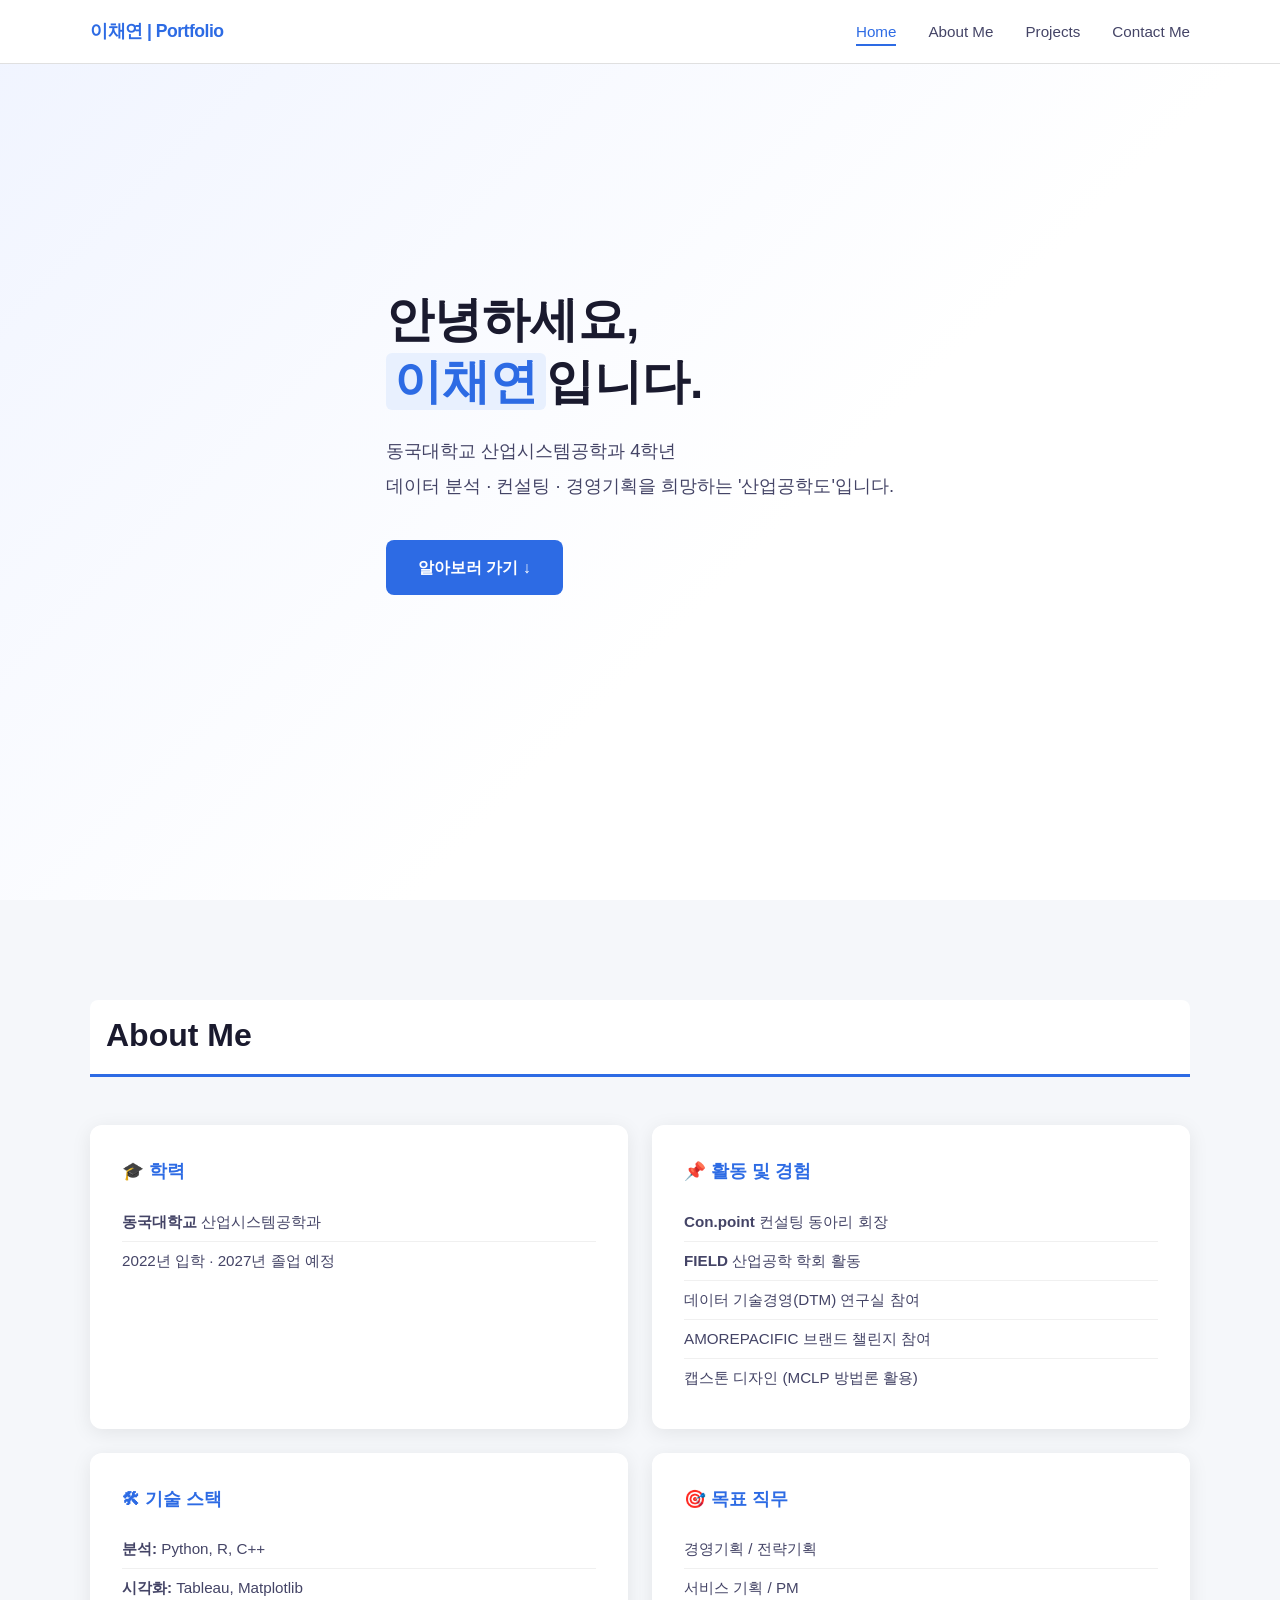
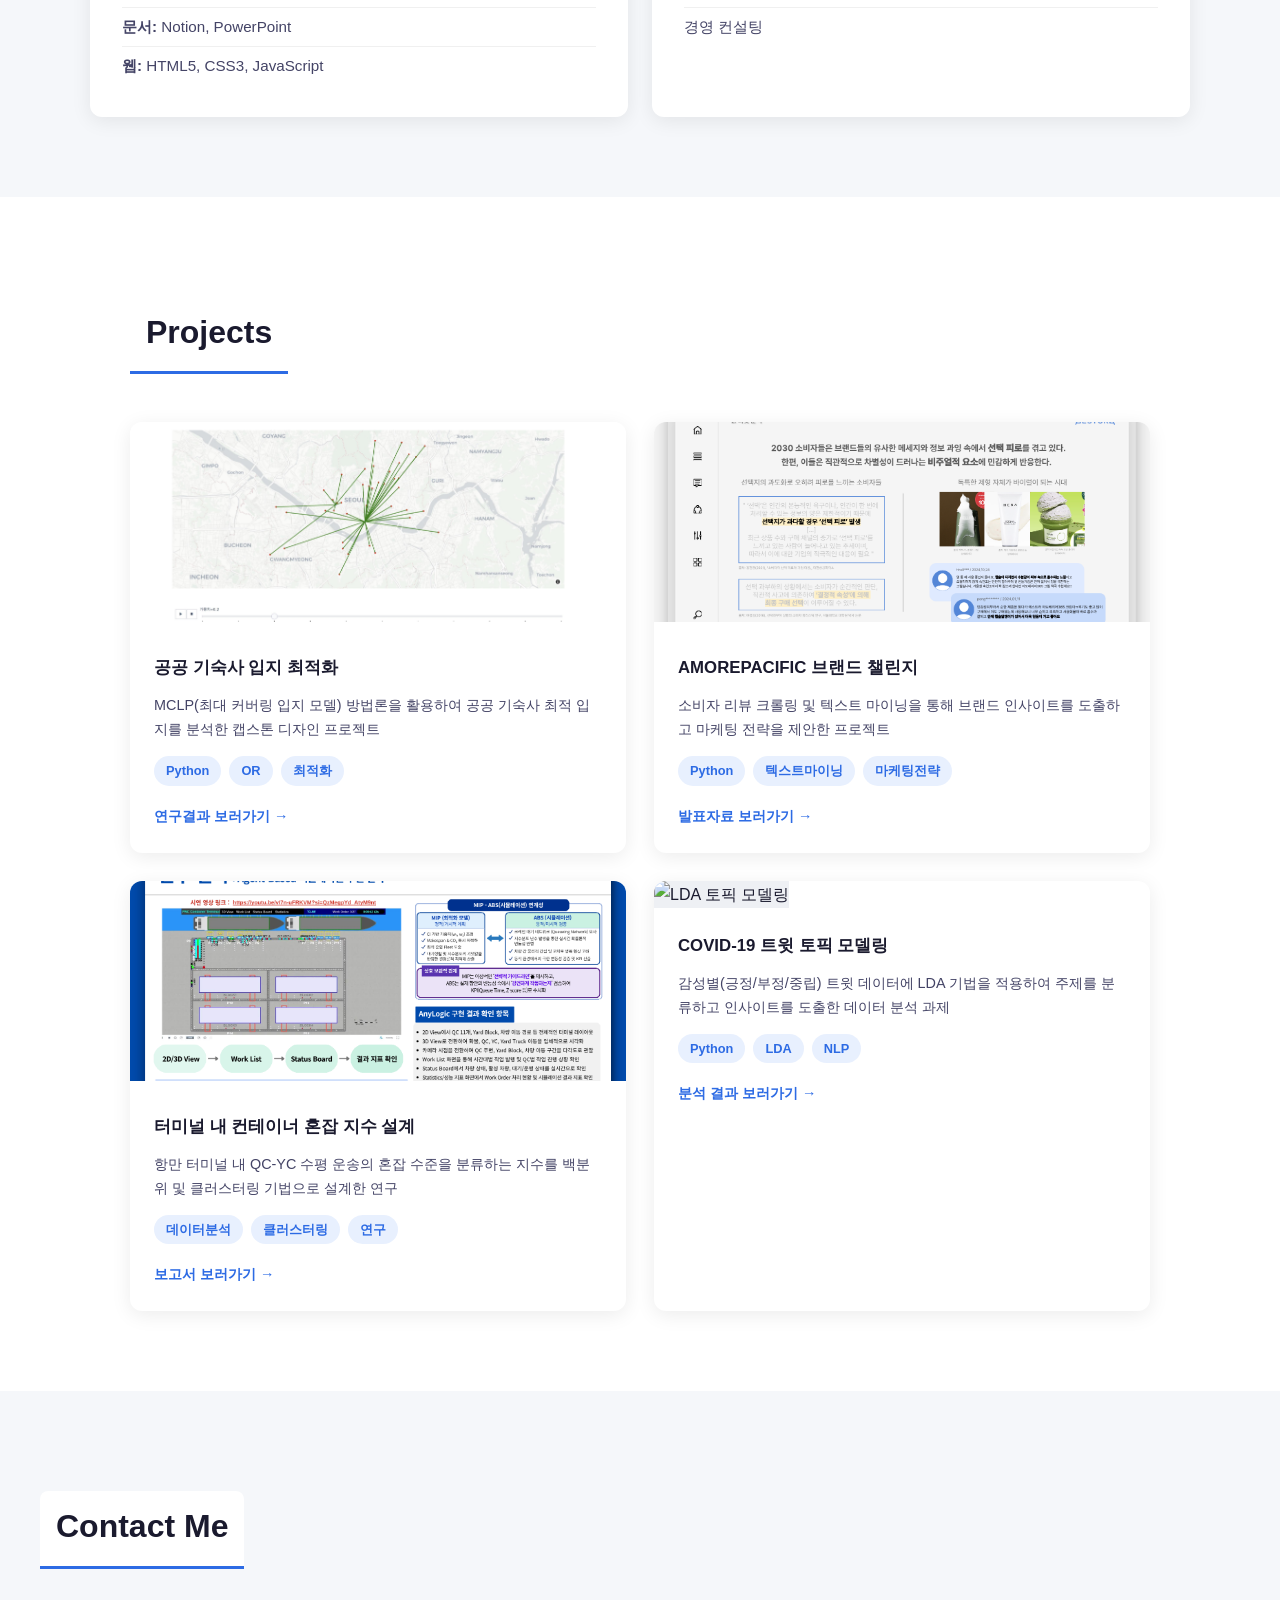
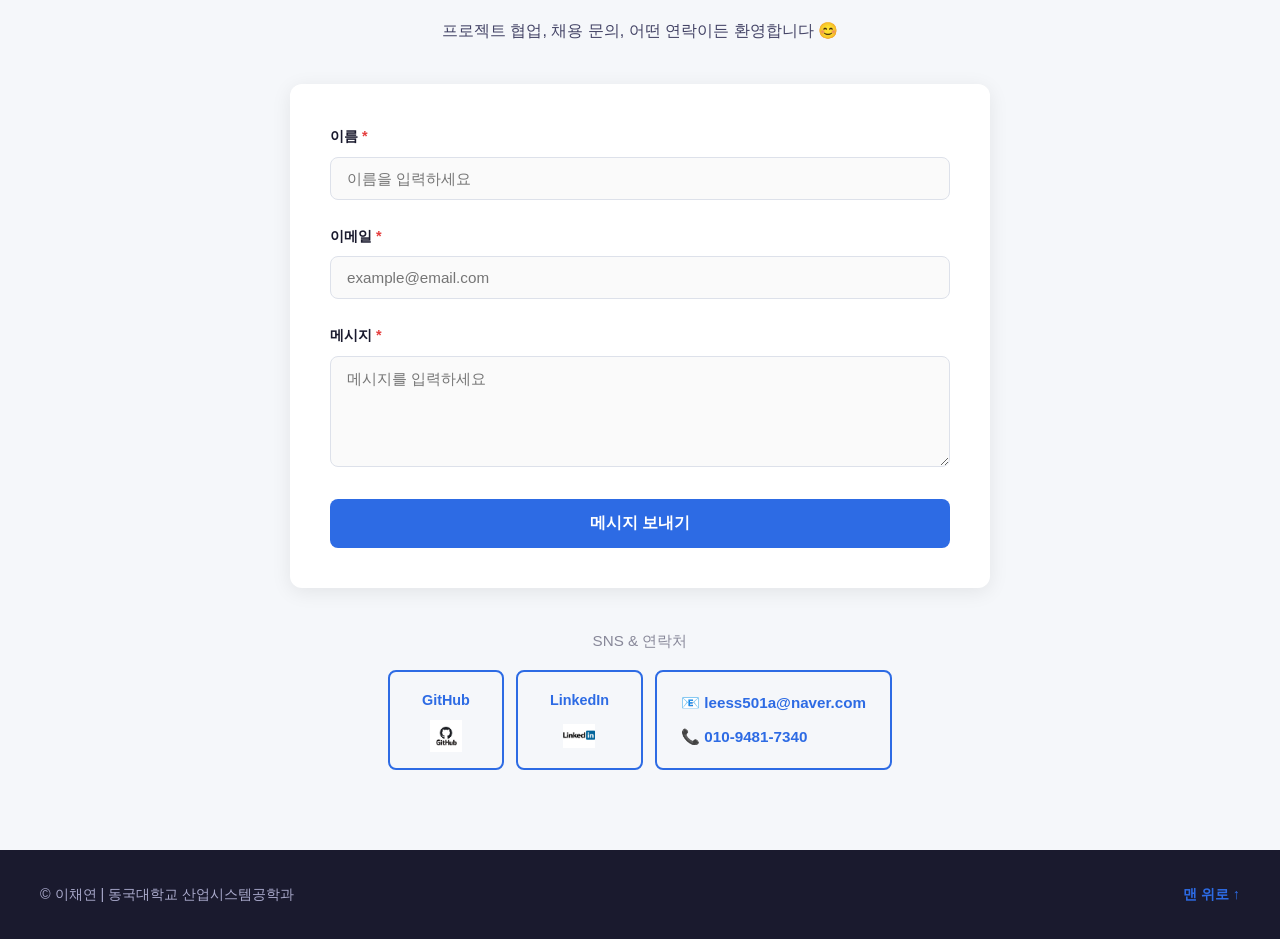
==== index.html @ 74cea061 "Rename Portfolio.html to index.html" ====
<!DOCTYPE html>
<!-- [수정] lang="ko" 속성 추가: HTML 문서의 주 언어 명시 (문서 구조 정확성) -->
<html lang="ko">
<head>
  <meta charset="UTF-8">
  <meta name="viewport" content="width=device-width, initial-scale=1.0">
  <title>이채연 포트폴리오</title>
  <link rel="stylesheet" href="style.css">
</head>
<body>

  <!-- [수정] 기존 <div id="top"> 삭제: header와 id가 중복되어 HTML 유효성 오류 발생 -->

  <!-- Header & Nav -->
  <header id="top">
    <div class="header-inner">
      <div class="logo">이채연 | Portfolio</div>
      <nav>
        <ul>
          <li><a href="#home" class="nav-link">Home</a></li>
          <li><a href="#about" class="nav-link">About Me</a></li>
          <li><a href="#projects" class="nav-link">Projects</a></li>
          <li><a href="#contact" class="nav-link">Contact Me</a></li>
        </ul>
      </nav>
    </div>
  </header>

  <!-- [추가] 스크롤 진행 바: 현재 페이지 스크롤 위치를 시각적으로 표시 (JS에서 너비 제어) -->
  <div id="progressBar"></div>

  <!-- Home Section -->
  <section id="home">
    <div class="home-content">
      <h1>안녕하세요,<br><span class="highlight">이채연</span>입니다.</h1>
      <p>동국대학교 산업시스템공학과 4학년<br>
        데이터 분석 · 컨설팅 · 경영기획을 희망하는 '산업공학도'입니다.</p>
      <a href="#about" class="btn">알아보러 가기 ↓</a>
    </div>
  </section>

  <!-- About Me Section -->
  <section id="about">
    <h2 class="section-title">About Me</h2>
    <div class="about-grid">

      <div class="about-card">
        <h3>🎓 학력</h3>
        <ul>
          <li><strong>동국대학교</strong> 산업시스템공학과</li>
          <li>2022년 입학 · 2027년 졸업 예정</li>
        </ul>
      </div>

      <div class="about-card">
        <h3>📌 활동 및 경험</h3>
        <ul>
          <li><strong>Con.point</strong> 컨설팅 동아리 회장</li>
          <li><strong>FIELD</strong> 산업공학 학회 활동</li>
          <li>데이터 기술경영(DTM) 연구실 참여</li>
          <li>AMOREPACIFIC 브랜드 챌린지 참여</li>
          <li>캡스톤 디자인 (MCLP 방법론 활용)</li>
        </ul>
      </div>

      <div class="about-card">
        <h3>🛠 기술 스택</h3>
        <ul>
          <li><strong>분석:</strong> Python, R, C++</li>
          <li><strong>시각화:</strong> Tableau, Matplotlib</li>
          <li><strong>문서:</strong> Notion, PowerPoint</li>
          <li><strong>웹:</strong> HTML5, CSS3, JavaScript</li>
        </ul>
      </div>

      <div class="about-card">
        <h3>🎯 목표 직무</h3>
        <ul>
          <li>경영기획 / 전략기획</li>
          <li>서비스 기획 / PM</li>
          <li>경영 컨설팅</li>
        </ul>
      </div>

    </div>
  </section>

  <!-- Projects Section -->
  <section id="projects">
    <h2 class="section-title">Projects</h2>
    <div class="projects-grid">

      <div class="project-card">
        <img src="images/최적입지.png" alt="캡스톤 디자인 프로젝트">
        <div class="project-info">
          <h3>공공 기숙사 입지 최적화</h3>
          <p>MCLP(최대 커버링 입지 모델) 방법론을 활용하여
            공공 기숙사 최적 입지를 분석한 캡스톤 디자인 프로젝트</p>
          <div class="project-tags">
            <span class="tag">Python</span>
            <span class="tag">OR</span>
            <span class="tag">최적화</span>
          </div>
          <a href="https://github.com/Chaeyeon1106/LEE" target="_blank" class="project-link">
            연구결과 보러가기 →
          </a>
        </div>
      </div>

      <div class="project-card">
        <img src="images/아모레.png" alt="AMOREPACIFIC 프로젝트">
        <div class="project-info">
          <h3>AMOREPACIFIC 브랜드 챌린지</h3>
          <p>소비자 리뷰 크롤링 및 텍스트 마이닝을 통해
            브랜드 인사이트를 도출하고 마케팅 전략을 제안한 프로젝트</p>
          <div class="project-tags">
            <span class="tag">Python</span>
            <span class="tag">텍스트마이닝</span>
            <span class="tag">마케팅전략</span>
          </div>
          <a href="https://github.com/Chaeyeon1106/LEE" target="_blank" class="project-link">
            발표자료 보러가기 →
          </a>
        </div>
      </div>

      <div class="project-card">
        <img src="images/종설.png" alt="컨테이너 혼잡 지수">
        <div class="project-info">
          <h3>터미널 내 컨테이너 혼잡 지수 설계</h3>
          <p>항만 터미널 내 QC-YC 수평 운송의 혼잡 수준을
            분류하는 지수를 백분위 및 클러스터링 기법으로 설계한 연구</p>
          <div class="project-tags">
            <span class="tag">데이터분석</span>
            <span class="tag">클러스터링</span>
            <span class="tag">연구</span>
          </div>
          <a href="https://github.com/Chaeyeon1106/LEE" target="_blank" class="project-link">
            보고서 보러가기 →
          </a>
        </div>
      </div>

      <div class="project-card">
        <img src="images/LDA.png" alt="LDA 토픽 모델링">
        <div class="project-info">
          <h3>COVID-19 트윗 토픽 모델링</h3>
          <p>감성별(긍정/부정/중립) 트윗 데이터에 LDA 기법을 적용하여
            주제를 분류하고 인사이트를 도출한 데이터 분석 과제</p>
          <div class="project-tags">
            <span class="tag">Python</span>
            <span class="tag">LDA</span>
            <span class="tag">NLP</span>
          </div>
          <a href="https://github.com/Chaeyeon1106/LEE" target="_blank" class="project-link">
            분석 결과 보러가기 →
          </a>
        </div>
      </div>

    </div>
  </section>

  <!-- Contact Me Section -->
  <section id="contact">
    <h2 class="section-title">Contact Me</h2>
    <p class="contact-desc">프로젝트 협업, 채용 문의, 어떤 연락이든 환영합니다 😊</p>

    <!-- [수정] novalidate 추가: 브라우저 기본 검증 대신 JavaScript 정규표현식 유효성 검사가 동작하도록 함 -->
    <form id="contactForm" class="contact-form" novalidate>
      <div class="form-group">
        <label for="name">이름 <span class="required">*</span></label>
        <input type="text" id="name" name="name" placeholder="이름을 입력하세요">
      </div>
      <div class="form-group">
        <label for="email">이메일 <span class="required">*</span></label>
        <input type="email" id="email" name="email" placeholder="example@email.com">
      </div>
      <div class="form-group">
        <label for="message">메시지 <span class="required">*</span></label>
        <textarea id="message" name="message" rows="5"
          placeholder="메시지를 입력하세요"></textarea>
      </div>
      <button type="submit" class="btn-submit">메시지 보내기</button>
    </form>

    <div class="sns-area">
      <p>SNS & 연락처</p>
      <div class="sns-links">

        <!-- [수정] GitHub 실제 계정 주소로 연결 -->
        <a href="https://github.com/Chaeyeon1106" target="_blank" class="sns-btn">
          <img src="images/깃허브.jpg" alt="GitHub 아이콘" class="sns-icon">
          GitHub
        </a>

        <!-- [수정 필요] ⚠ 아래 LinkedIn 주소는 본인 실제 아이디로 교체하세요 -->
        <a href="https://linkedin.com/in/본인아이디" target="_blank" class="sns-btn">
          <img src="images/링크드인.jpg" alt="LinkedIn 아이콘" class="sns-icon">
          LinkedIn
        </a>

        <div class="contact-info">
          <p>📧 leess501a@naver.com</p>
          <p>📞 010-9481-7340</p>
        </div>
      </div>
    </div>
  </section>

  <!-- Footer -->
  <footer>
    <p>© 이채연 | 동국대학교 산업시스템공학과</p>
    <a href="#top" class="top-btn">맨 위로 ↑</a>
  </footer>

  <script src="script.js"></script>
</body>
</html>
---- style.css ----
/* ===== 기본 리셋 & 전체 설정 ===== */
* {
  margin: 0;
  padding: 0;
  box-sizing: border-box;
}

:root {
  --primary: #2d6be4;
  --primary-dark: #1a4db5;
  --bg-white: #ffffff;
  --bg-light: #f5f7fa;
  --bg-gray: #eef0f4;
  --text-dark: #1a1a2e;
  --text-mid: #444466;
  --text-light: #888899;
  --radius: 12px;
  --shadow: 0 4px 20px rgba(0,0,0,0.08);
}

/* [수정] html { scroll-behavior: smooth } 삭제:
   JavaScript에서 header 높이를 보정한 smooth scroll을 직접 구현하므로
   CSS와 기능이 중복되지 않도록 제거 */

body {
  font-family: 'Segoe UI', 'Apple SD Gothic Neo', sans-serif;
  background-color: var(--bg-white);
  color: var(--text-dark);
  line-height: 1.7;
}

a {
  text-decoration: none;
  color: inherit;
}

ul {
  list-style: none;
}

/* ===== [추가] 페이드인 효과 (스크롤 시 섹션 콘텐츠가 서서히 나타남) ===== */
/* JS의 IntersectionObserver가 화면에 들어온 요소에 .visible 클래스를 부여 */
.fade-in {
  opacity: 0;
}

.fade-in.visible {
  animation: fadeUp 0.7s ease forwards;
}

@keyframes fadeUp {
  from {
    opacity: 0;
    transform: translateY(24px);
  }
  to {
    opacity: 1;
    transform: none;
  }
}

/* 사용자가 OS에서 '동작 줄이기'를 설정한 경우 애니메이션 없이 바로 표시 */
@media (prefers-reduced-motion: reduce) {
  .fade-in {
    opacity: 1;
  }
  .fade-in.visible {
    animation: none;
  }
}

/* ===== Header & Nav ===== */
header {
  position: fixed;
  top: 0;
  width: 100%;
  background-color: rgba(255,255,255,0.95);
  backdrop-filter: blur(8px);
  border-bottom: 1px solid #e0e0e0;
  z-index: 1000;
  padding: 0 40px;
  height: 64px;
}

/* [추가] 스크롤 진행 바: header 바로 아래에 고정, 너비는 JS에서 스크롤 비율에 따라 변경 */
#progressBar {
  position: fixed;
  top: 64px;
  left: 0;
  height: 3px;
  width: 0;
  background-color: var(--primary);
  z-index: 1001;
}

.header-inner {
  max-width: 1100px;
  margin: 0 auto;
  height: 100%;
  display: flex;
  align-items: center;
  justify-content: space-between;
}

.logo {
  font-size: 1.1rem;
  font-weight: 700;
  color: var(--primary);
  letter-spacing: -0.5px;
}

nav ul {
  display: flex;
  gap: 32px;
}

nav ul li a {
  font-size: 0.95rem;
  font-weight: 500;
  color: var(--text-mid);
  transition: color 0.2s, border-bottom-color 0.2s;
  padding-bottom: 4px;
  border-bottom: 2px solid transparent;
}

/* [수정] border-bottom 전체 재선언 대신 색상만 변경하여 hover 시 레이아웃 흔들림 방지 */
nav ul li a:hover {
  color: var(--primary);
  border-bottom-color: var(--primary);
}

/* [추가] 현재 보고 있는 섹션의 메뉴 강조 (기존 JS 인라인 스타일 방식을 클래스 방식으로 분리) */
nav ul li a.active {
  color: var(--primary);
  border-bottom-color: var(--primary);
}

/* ===== Section 공통 ===== */
section {
  padding: 100px 40px 80px;
  max-width: 1100px;
  margin: 0 auto;
}

.section-title {
  font-size: 2rem;
  font-weight: 700;
  color: var(--text-dark);
  margin-bottom: 48px;
  padding: 8px 16px 12px;
  border-bottom: 3px solid var(--primary);
  display: inline-block;
  /* [추가] 섹션 제목 고정: 스크롤해도 해당 섹션 안에서는 제목이 상단에 붙어 있음 */
  position: sticky;
  top: 76px;            /* header(64px) + 진행바(3px) 아래에 고정 */
  z-index: 5;
  background-color: rgba(255,255,255,0.92);
  backdrop-filter: blur(6px);
  border-radius: 8px 8px 0 0;
}

/* ===== Home Section ===== */
#home {
  min-height: 100vh;
  display: flex;
  align-items: center;
  padding-top: 64px;
  max-width: 100%;
  background: linear-gradient(135deg, #f0f4ff 0%, #ffffff 60%);
}

.home-content {
  max-width: 1100px;
  margin: 0 auto;
  padding: 0 40px;
}

.home-content h1 {
  font-size: 3rem;
  font-weight: 800;
  line-height: 1.3;
  margin-bottom: 20px;
  color: var(--text-dark);
}

.highlight {
  color: var(--primary);
  background-color: #e8f0fe;
  padding: 2px 8px;
  border-radius: 6px;
}

.home-content p {
  font-size: 1.15rem;
  color: var(--text-mid);
  margin-bottom: 36px;
  line-height: 1.9;
}

.btn {
  display: inline-block;
  padding: 14px 32px;
  background-color: var(--primary);
  color: white;
  border-radius: 8px;
  font-weight: 600;
  font-size: 1rem;
  transition: background-color 0.2s, transform 0.2s;
}

.btn:hover {
  background-color: var(--primary-dark);
  transform: translateY(-2px);
}

/* ===== About Me Section ===== */
#about {
  background-color: var(--bg-light);
  max-width: 100%;
  padding: 100px 40px 80px;
}

#about > .section-title {
  display: block;
  max-width: 1100px;
  margin-left: auto;
  margin-right: auto;
}

#about > .about-grid {
  max-width: 1100px;
  margin-left: auto;
  margin-right: auto;
}

.about-grid {
  display: grid;
  grid-template-columns: repeat(2, 1fr);
  gap: 24px;
  max-width: 1100px;
  margin: 0 auto;
}

.about-card {
  background-color: var(--bg-white);
  border-radius: var(--radius);
  padding: 32px;
  box-shadow: var(--shadow);
  transition: transform 0.2s;
}

.about-card:hover {
  transform: translateY(-4px);
}

.about-card h3 {
  font-size: 1.1rem;
  font-weight: 700;
  margin-bottom: 16px;
  color: var(--primary);
}

.about-card ul li {
  padding: 6px 0;
  color: var(--text-mid);
  font-size: 0.95rem;
  border-bottom: 1px solid #f0f0f0;
}

.about-card ul li:last-child {
  border-bottom: none;
}

/* ===== Projects Section ===== */
.projects-grid {
  display: grid;
  grid-template-columns: repeat(2, 1fr);
  gap: 28px;
}

.project-card {
  background-color: var(--bg-white);
  border-radius: var(--radius);
  box-shadow: var(--shadow);
  overflow: hidden;
  transition: transform 0.2s, box-shadow 0.2s;
}

.project-card:hover {
  transform: translateY(-6px);
  box-shadow: 0 12px 32px rgba(0,0,0,0.12);
}

.project-card img {
  width: 100%;
  height: 200px;
  object-fit: cover;
  background-color: var(--bg-gray);
  /* [추가] hover 시 이미지 확대를 위한 transition */
  transition: transform 0.3s ease;
}

/* [추가] 카드에 마우스를 올리면 이미지가 살짝 확대 (overflow: hidden으로 카드 밖은 잘림) */
.project-card:hover img {
  transform: scale(1.05);
}

.project-info {
  padding: 24px;
}

.project-info h3 {
  font-size: 1.05rem;
  font-weight: 700;
  margin-bottom: 10px;
  color: var(--text-dark);
}

.project-info p {
  font-size: 0.9rem;
  color: var(--text-mid);
  margin-bottom: 14px;
  line-height: 1.7;
}

.project-tags {
  display: flex;
  flex-wrap: wrap;
  gap: 8px;
  margin-bottom: 16px;
}

.tag {
  background-color: #e8f0fe;
  color: var(--primary);
  font-size: 0.8rem;
  font-weight: 600;
  padding: 4px 12px;
  border-radius: 20px;
}

.project-link {
  font-size: 0.9rem;
  font-weight: 600;
  color: var(--primary);
  transition: color 0.2s;
}

.project-link:hover {
  color: var(--primary-dark);
  text-decoration: underline;
}

/* ===== Contact Me Section ===== */
#contact {
  background-color: var(--bg-light);
  max-width: 100%;
  padding: 100px 40px 80px;
}

#contact > * {
  max-width: 700px;
  margin-left: auto;
  margin-right: auto;
}

.contact-desc {
  text-align: center;
  color: var(--text-mid);
  margin-bottom: 40px;
  font-size: 1rem;
}

.contact-form {
  background-color: var(--bg-white);
  border-radius: var(--radius);
  padding: 40px;
  box-shadow: var(--shadow);
  margin-bottom: 40px;
}

.form-group {
  margin-bottom: 24px;
}

.form-group label {
  display: block;
  font-size: 0.9rem;
  font-weight: 600;
  color: var(--text-dark);
  margin-bottom: 8px;
}

.required {
  color: #e53e3e;
}

.form-group input,
.form-group textarea {
  width: 100%;
  padding: 12px 16px;
  border: 1.5px solid #dde1ea;
  border-radius: 8px;
  font-size: 0.95rem;
  color: var(--text-dark);
  background-color: #fafafa;
  transition: border-color 0.2s, box-shadow 0.2s;
  font-family: inherit;
  resize: vertical;
}

.form-group input:focus,
.form-group textarea:focus {
  outline: none;
  border-color: var(--primary);
  box-shadow: 0 0 0 3px rgba(45,107,228,0.1);
  background-color: #fff;
}

/* [추가] 유효성 검사 실패 시 입력창을 빨간 테두리로 시각적 강조 (JS에서 .error 클래스 부여) */
.form-group input.error,
.form-group textarea.error {
  border-color: #e53e3e;
  box-shadow: 0 0 0 3px rgba(229,62,62,0.12);
}

.btn-submit {
  width: 100%;
  padding: 14px;
  background-color: var(--primary);
  color: white;
  border: none;
  border-radius: 8px;
  font-size: 1rem;
  font-weight: 600;
  cursor: pointer;
  transition: background-color 0.2s, transform 0.2s;
  font-family: inherit;
}

.btn-submit:hover {
  background-color: var(--primary-dark);
  transform: translateY(-2px);
}

.sns-area {
  text-align: center;
  margin-top: 20px;
}

.sns-area p {
  font-size: 0.95rem;
  color: var(--text-light);
  margin-bottom: 16px;
}

.sns-links {
  display: flex;
  gap: 12px;
  justify-content: center;
  align-items: stretch;   /* 세 박스 높이 맞춤 */
}

.sns-btn {
  display: flex;
  flex-direction: column-reverse;
  align-items: center;
  border: 2px solid var(--primary);
  color: var(--primary);
  border-radius: 8px;
  font-weight: 600;
  font-size: 0.9rem;
  transition: all 0.2s;
  gap: 8px;
  padding: 16px 32px;
}

.sns-icon {
  width: 32px;
  height: 32px;
  object-fit: contain;
}

.sns-btn:hover {
  background-color: var(--primary);
  color: white;
}

.contact-info {
  display: flex;
  flex-direction: column;
  justify-content: center;
  align-items: flex-start;
  gap: 8px;
  padding: 16px 24px;
  border: 2px solid var(--primary);
  border-radius: 8px;
  text-align: left;
}

.contact-info p {
  font-size: 0.95rem;
  color: var(--primary);
  font-weight: 600;
  margin-bottom: 0;
}

/* ===== Footer ===== */
footer {
  background-color: var(--text-dark);
  color: #aaaacc;
  text-align: center;
  padding: 32px 40px;
  font-size: 0.9rem;
  display: flex;
  justify-content: space-between;
  align-items: center;
  width: 100%;
  max-width: 100%;
  box-sizing: border-box;
}

.top-btn {
  color: var(--primary);
  font-weight: 600;
  font-size: 0.9rem;
  transition: color 0.2s;
}

.top-btn:hover {
  color: #80aaff;
}

/* ===== [추가] 반응형 레이아웃 (모바일 대응, 중간보고서 보완 계획) ===== */
@media (max-width: 768px) {

  /* 헤더: 좌우 여백 축소, 메뉴 간격 줄임 */
  header {
    padding: 0 16px;
  }

  .logo {
    font-size: 0.95rem;
  }

  nav ul {
    gap: 16px;
  }

  nav ul li a {
    font-size: 0.85rem;
  }

  /* 섹션 공통: 좌우 여백 축소 */
  section,
  #about,
  #contact {
    padding: 80px 20px 60px;
  }

  /* Home: 제목 크기 축소 */
  .home-content {
    padding: 0 20px;
  }

  .home-content h1 {
    font-size: 2rem;
  }

  .home-content p {
    font-size: 1rem;
  }

  /* About / Projects: 2열 그리드 → 1열로 전환 */
  .about-grid,
  .projects-grid {
    grid-template-columns: 1fr;
  }

  /* Contact: SNS 버튼들을 세로로 배치 */
  .sns-links {
    flex-direction: column;
    align-items: stretch;
  }

  .contact-form {
    padding: 24px;
  }

  /* Footer: 세로 배치 */
  footer {
    flex-direction: column;
    gap: 8px;
  }
}
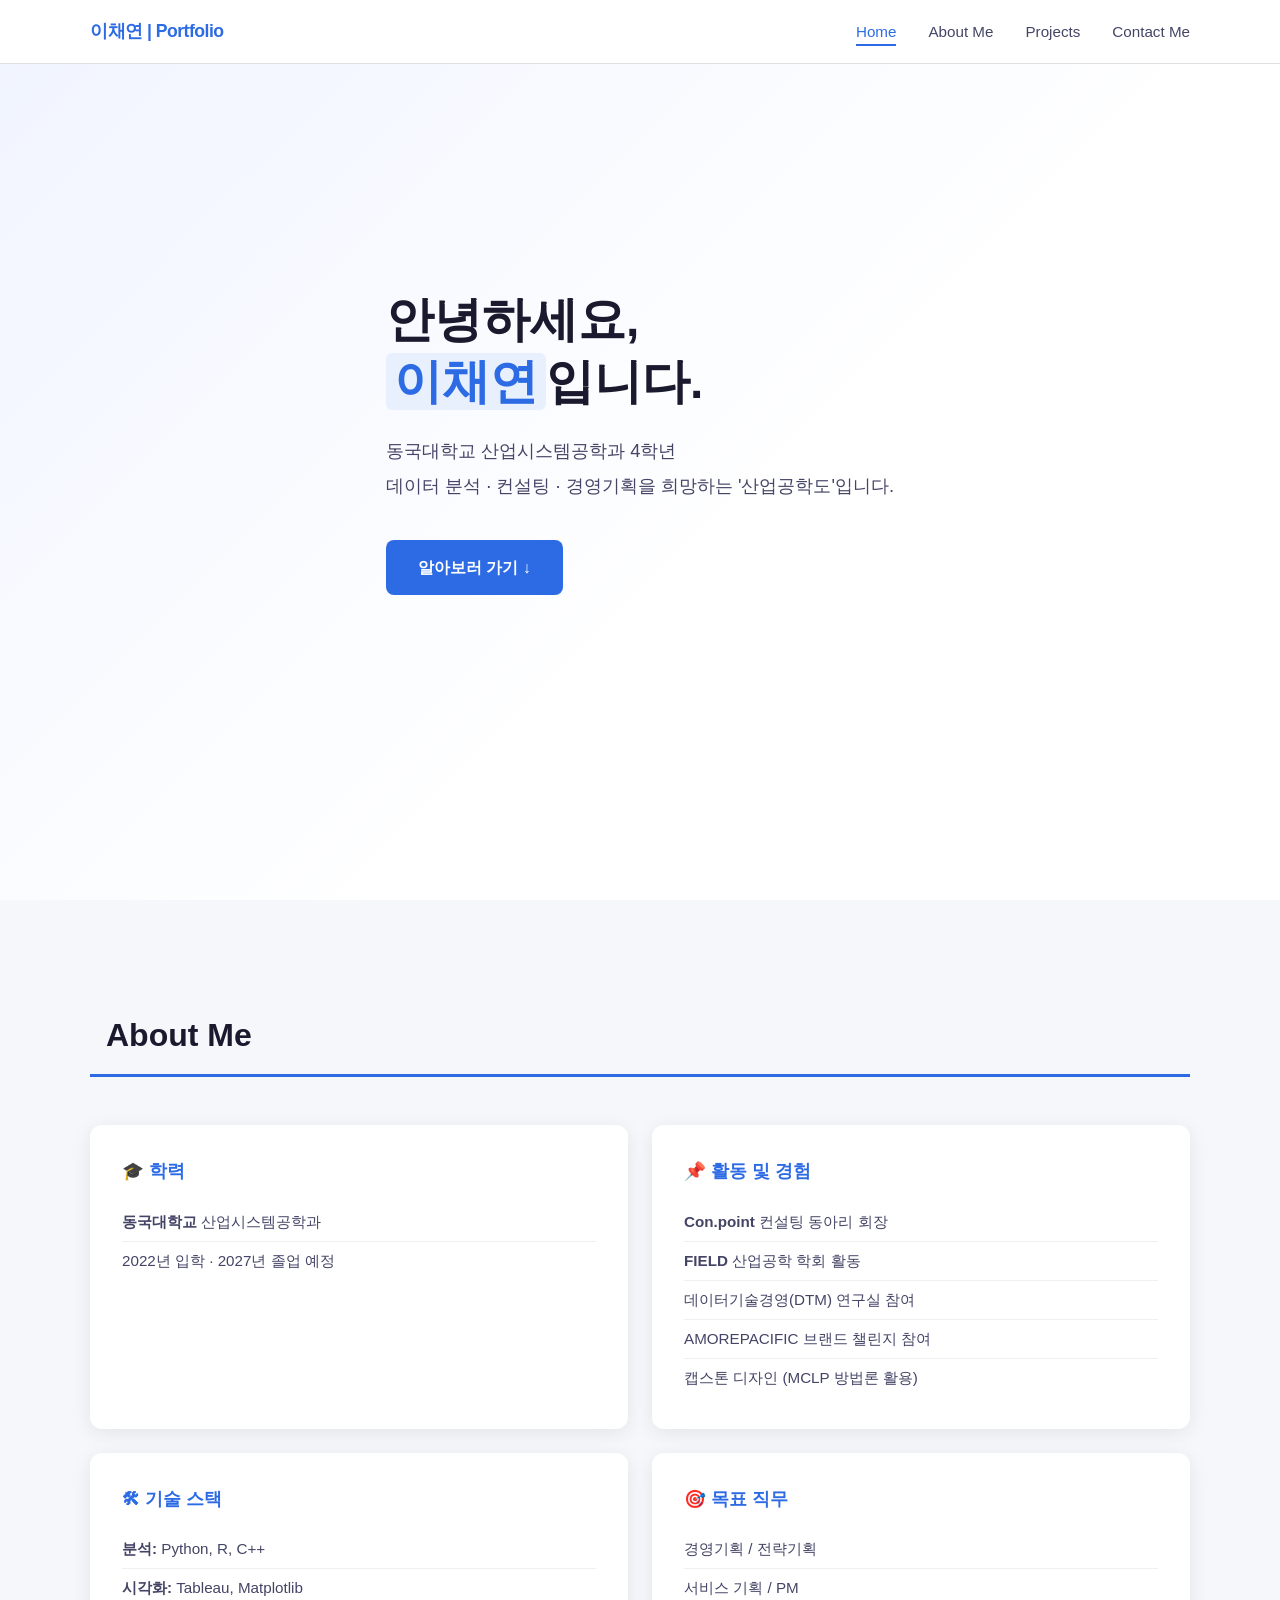
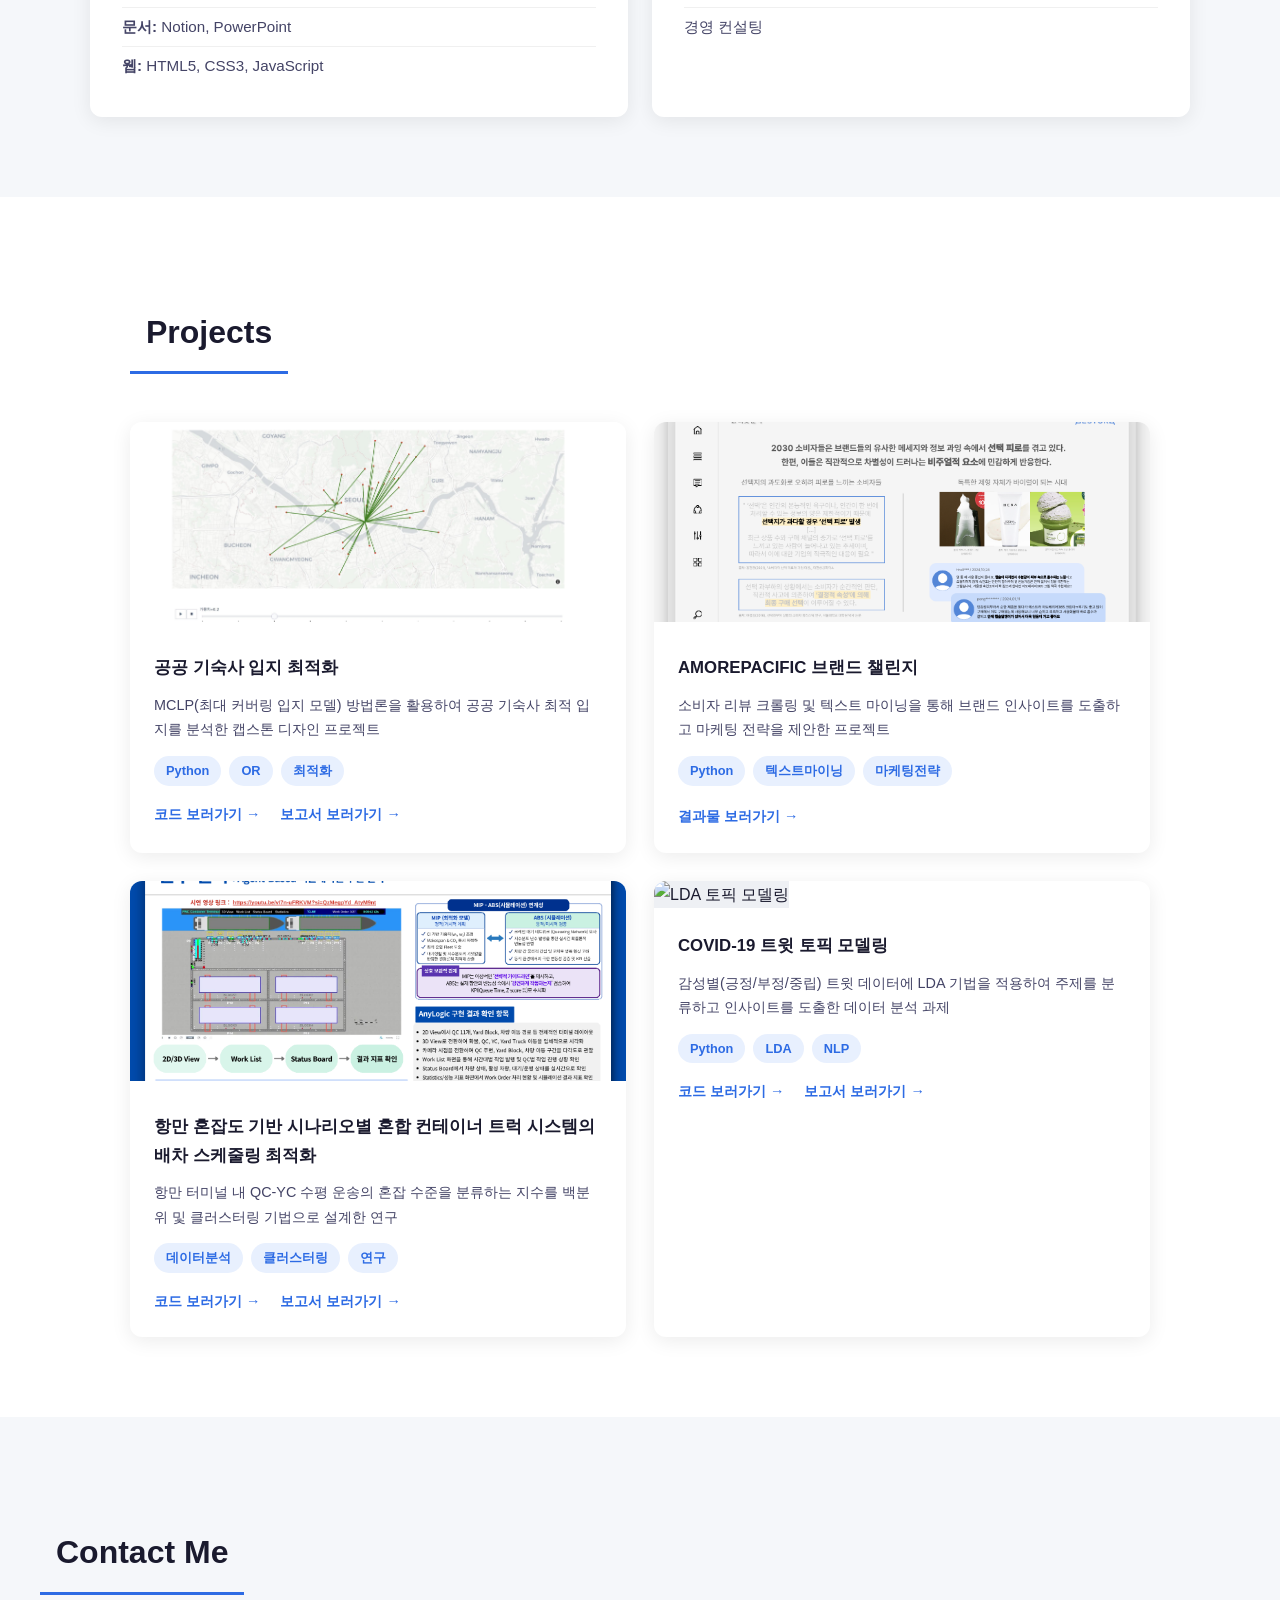
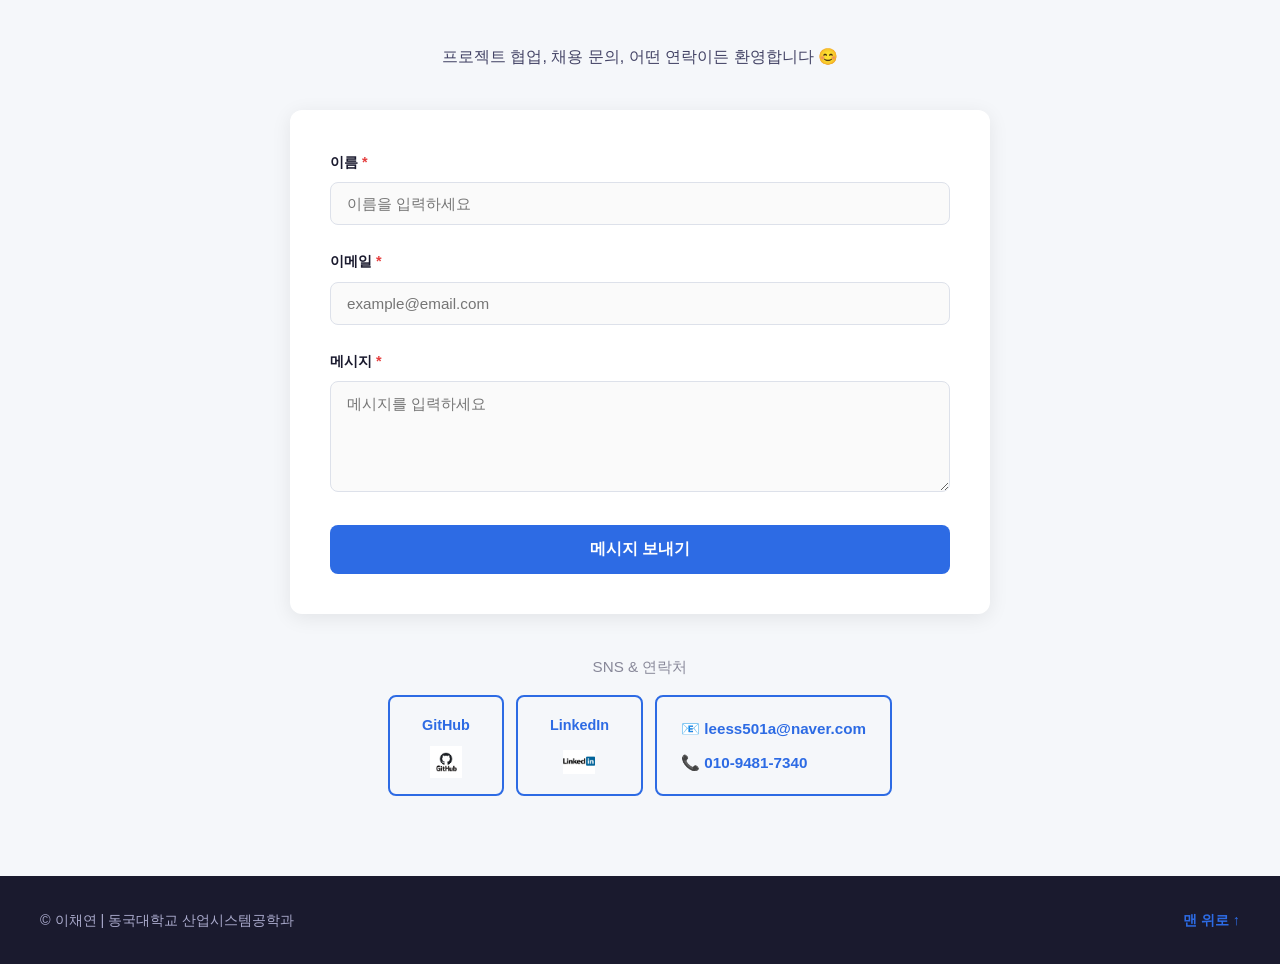
==== commit 0a91454f: "Rename Portfolio.html to index.html" ====
--- a/index.html
+++ b/index.html
@@ -57,7 +57,7 @@
         <ul>
           <li><strong>Con.point</strong> 컨설팅 동아리 회장</li>
           <li><strong>FIELD</strong> 산업공학 학회 활동</li>
-          <li>데이터 기술경영(DTM) 연구실 참여</li>
+          <li>데이터기술경영(DTM) 연구실 참여</li>
           <li>AMOREPACIFIC 브랜드 챌린지 참여</li>
           <li>캡스톤 디자인 (MCLP 방법론 활용)</li>
         </ul>
@@ -101,10 +101,15 @@
             <span class="tag">OR</span>
             <span class="tag">최적화</span>
           </div>
-          <a href="https://github.com/Chaeyeon1106/LEE" target="_blank" class="project-link">
-            연구결과 보러가기 →
-          </a>
-        </div>
+          <div class="project-links">
+            <a href="https://github.com/Chaeyeon1106/LEE/blob/main/COVID-19%20%ED%8A%B8%EC%9C%97%20%ED%86%A0%ED%94%BD%20%EB%AA%A8%EB%8D%B8%EB%A7%81%20%EB%B6%84%EC%84%9D%20%EC%BD%94%EB%93%9C.ipynb" target="_blank" class="project-link">
+              코드 보러가기 →
+            </a>
+            <a href="https://github.com/Chaeyeon1106/LEE/blob/main/COVID-19%20%ED%8A%B8%EC%9C%97%20%ED%86%A0%ED%94%BD%20%EB%AA%A8%EB%8D%B8%EB%A7%81%20%EB%B6%84%EC%84%9D%20%EB%B3%B4%EA%B3%A0%EC%84%9C.pdf" target="_blank" class="project-link">
+              보고서 보러가기 →
+            </a>
+          </div>
+      </div>
       </div>
 
       <div class="project-card">
@@ -118,8 +123,8 @@
             <span class="tag">텍스트마이닝</span>
             <span class="tag">마케팅전략</span>
           </div>
-          <a href="https://github.com/Chaeyeon1106/LEE" target="_blank" class="project-link">
-            발표자료 보러가기 →
+          <a href="https://github.com/Chaeyeon1106/LEE/blob/main/AMOREPACIFIC%20%EB%B8%8C%EB%9E%9C%EB%93%9C%20%EC%B1%8C%EB%A6%B0%EC%A7%80%20%EB%B0%9C%ED%91%9C%EC%9E%90%EB%A3%8C.pdf" target="_blank" class="project-link">
+            결과물 보러가기 →
           </a>
         </div>
       </div>
@@ -127,7 +132,7 @@
       <div class="project-card">
         <img src="images/종설.png" alt="컨테이너 혼잡 지수">
         <div class="project-info">
-          <h3>터미널 내 컨테이너 혼잡 지수 설계</h3>
+          <h3>항만 혼잡도 기반 시나리오별 혼합 컨테이너 트럭 시스템의 배차 스케줄링 최적화</h3>
           <p>항만 터미널 내 QC-YC 수평 운송의 혼잡 수준을
             분류하는 지수를 백분위 및 클러스터링 기법으로 설계한 연구</p>
           <div class="project-tags">
@@ -135,12 +140,18 @@
             <span class="tag">클러스터링</span>
             <span class="tag">연구</span>
           </div>
-          <a href="https://github.com/Chaeyeon1106/LEE" target="_blank" class="project-link">
-            보고서 보러가기 →
-          </a>
-        </div>
-      </div>
-
+          <div class="project-links">
+            <a href="https://github.com/Chaeyeon1106/LEE/blob/main/%EC%B5%9C%EC%A0%81%ED%99%94_%EC%BD%94%EB%93%9C_%EC%B5%9C%EC%A2%85%EB%B0%9C%ED%91%9C_%EC%88%98%EC%A0%95%EC%99%84%EB%A3%8C.ipynb" target="_blank" class="project-link">
+              코드 보러가기 →
+            </a>
+            <a href="https://github.com/Chaeyeon1106/LEE/blob/main/%ED%98%BC%ED%95%A9%20%EC%BB%A8%ED%85%8C%EC%9D%B4%EB%84%88%20%ED%8A%B8%EB%9F%AD%20%EC%8B%9C%EC%8A%A4%ED%85%9C%EC%9D%98%20%EB%B0%B0%EC%B0%A8%20%EC%8A%A4%EC%BC%80%EC%A4%84%EB%A7%81%20%EC%B5%9C%EC%A0%81%ED%99%94%20%EB%B3%B4%EA%B3%A0%EC%84%9C.pdf" target="_blank" class="project-link">
+              보고서 보러가기 →
+            </a>
+          </div>
+        </div>
+      </div>
+
+<!-- after -->
       <div class="project-card">
         <img src="images/LDA.png" alt="LDA 토픽 모델링">
         <div class="project-info">
@@ -152,9 +163,14 @@
             <span class="tag">LDA</span>
             <span class="tag">NLP</span>
           </div>
-          <a href="https://github.com/Chaeyeon1106/LEE" target="_blank" class="project-link">
-            분석 결과 보러가기 →
-          </a>
+          <div class="project-links">
+            <a href="https://github.com/Chaeyeon1106/LEE/blob/main/COVID-19%20%ED%8A%B8%EC%9C%97%20%ED%86%A0%ED%94%BD%20%EB%AA%A8%EB%8D%B8%EB%A7%81%20%EB%B6%84%EC%84%9D%20%EC%BD%94%EB%93%9C.ipynb" target="_blank" class="project-link">
+              코드 보러가기 →
+            </a>
+            <a href="https://github.com/Chaeyeon1106/LEE/blob/main/COVID-19%20%ED%8A%B8%EC%9C%97%20%ED%86%A0%ED%94%BD%20%EB%AA%A8%EB%8D%B8%EB%A7%81%20%EB%B6%84%EC%84%9D%20%EB%B3%B4%EA%B3%A0%EC%84%9C.pdf" target="_blank" class="project-link">
+              보고서 보러가기 →
+            </a>
+          </div>
         </div>
       </div>
 
--- a/style.css
+++ b/style.css
@@ -150,13 +150,6 @@
   padding: 8px 16px 12px;
   border-bottom: 3px solid var(--primary);
   display: inline-block;
-  /* [추가] 섹션 제목 고정: 스크롤해도 해당 섹션 안에서는 제목이 상단에 붙어 있음 */
-  position: sticky;
-  top: 76px;            /* header(64px) + 진행바(3px) 아래에 고정 */
-  z-index: 5;
-  background-color: rgba(255,255,255,0.92);
-  backdrop-filter: blur(6px);
-  border-radius: 8px 8px 0 0;
 }
 
 /* ===== Home Section ===== */
@@ -337,6 +330,13 @@
   font-weight: 600;
   padding: 4px 12px;
   border-radius: 20px;
+}
+
+/* [추가] 프로젝트 카드 안에 링크가 여러 개일 때 나란히 배치 */
+.project-links {
+  display: flex;
+  gap: 20px;
+  flex-wrap: wrap;
 }
 
 .project-link {
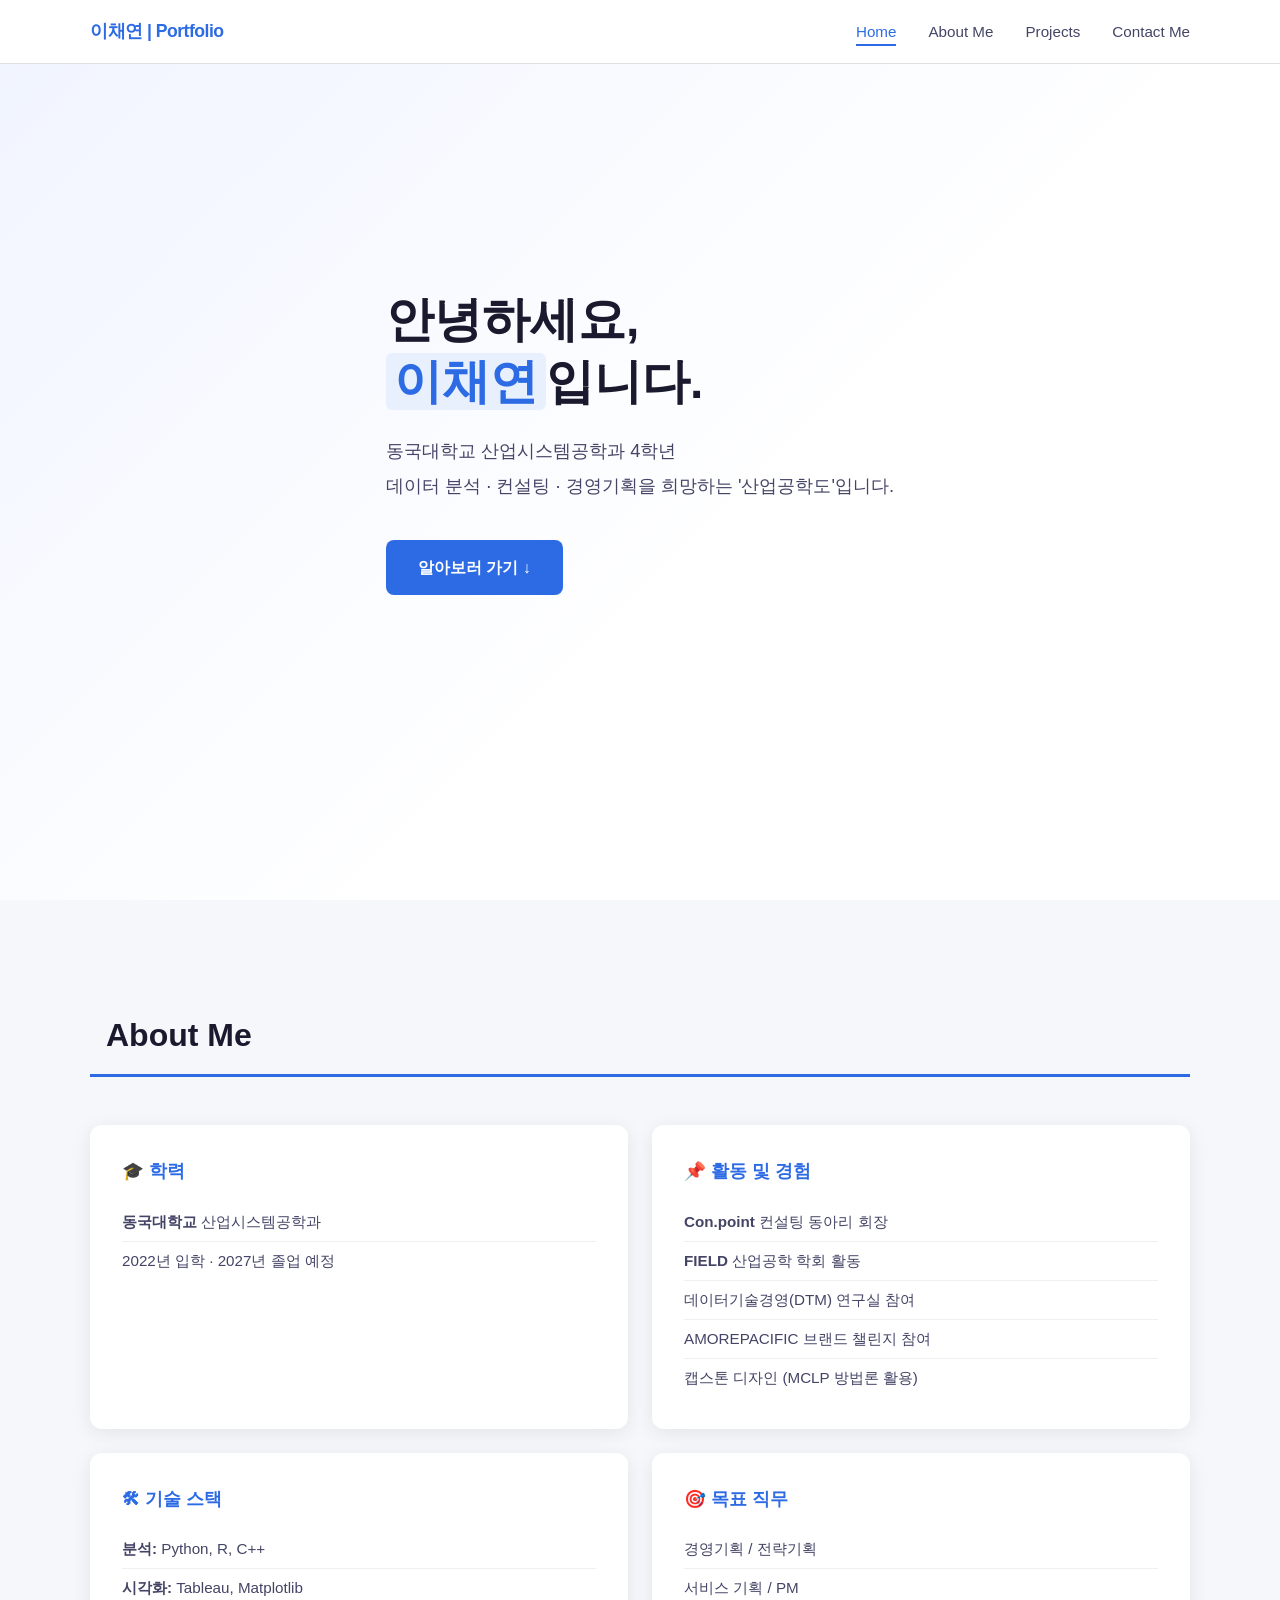
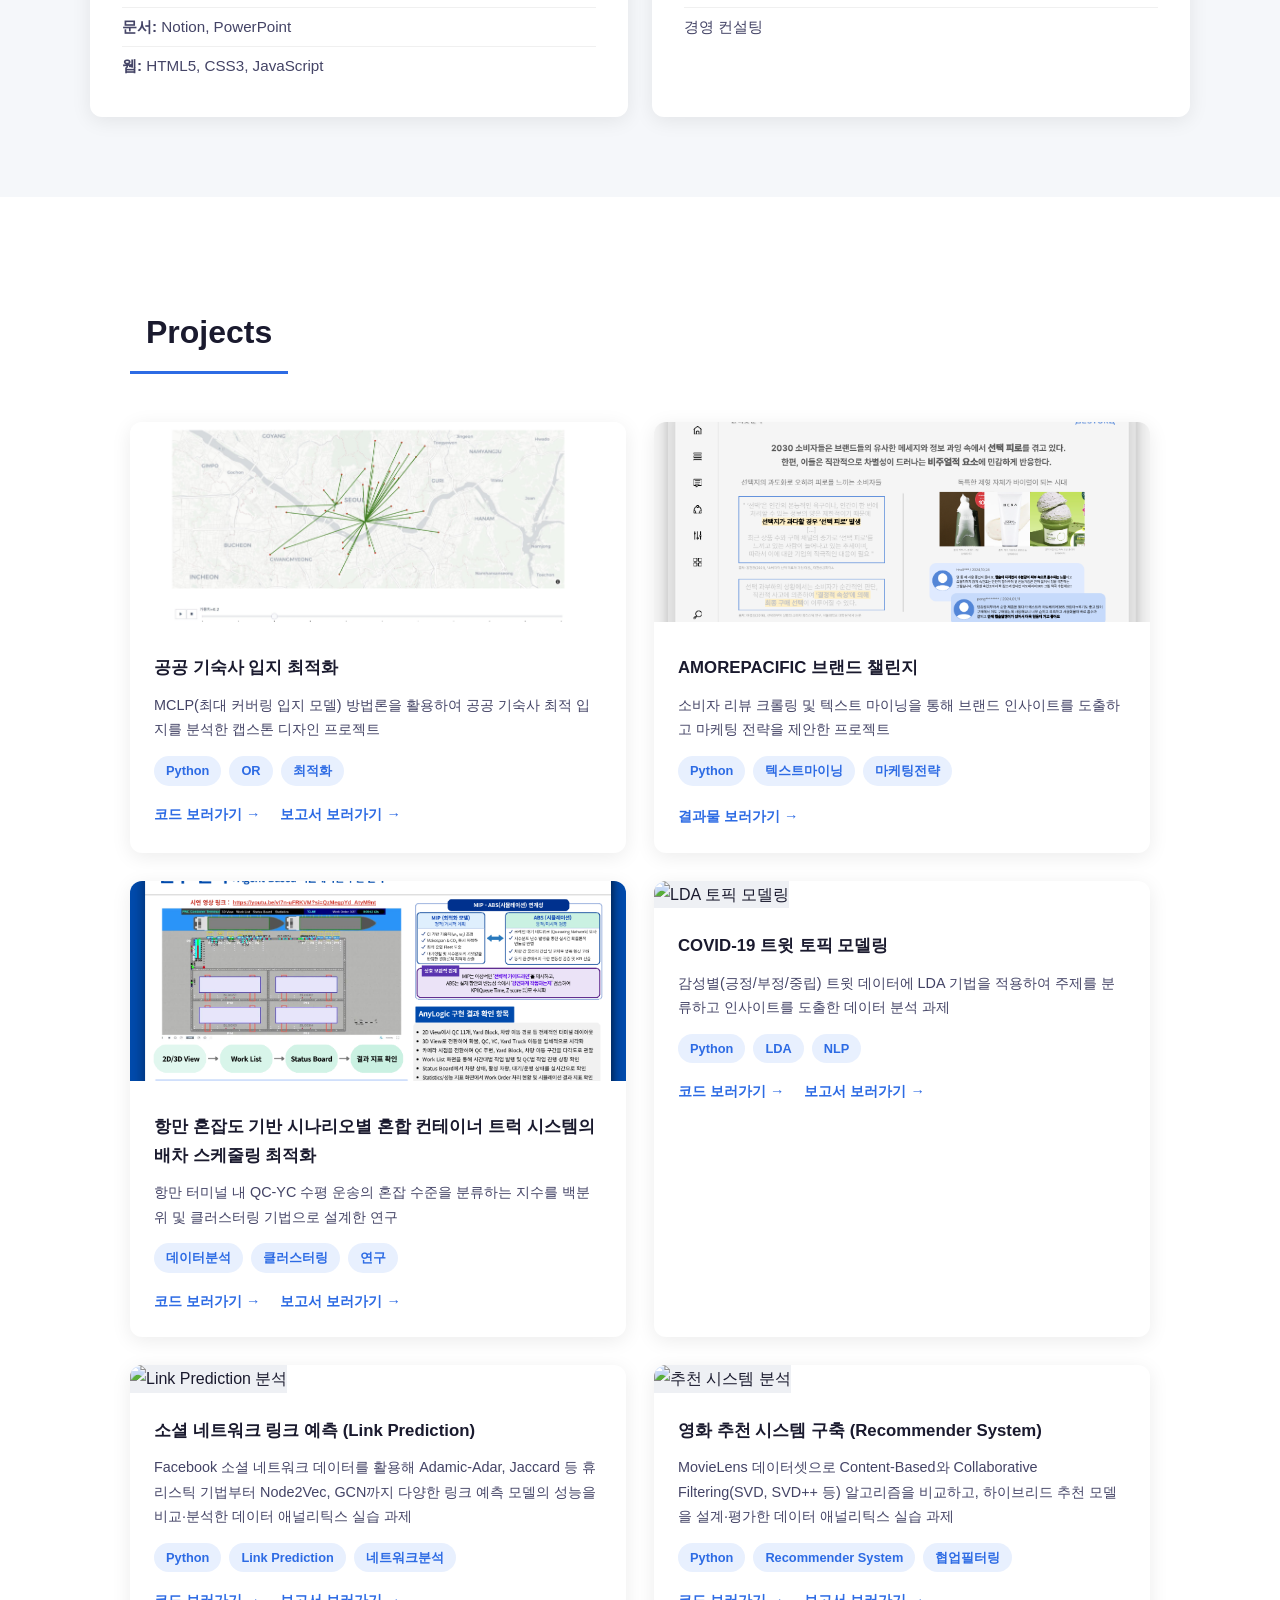
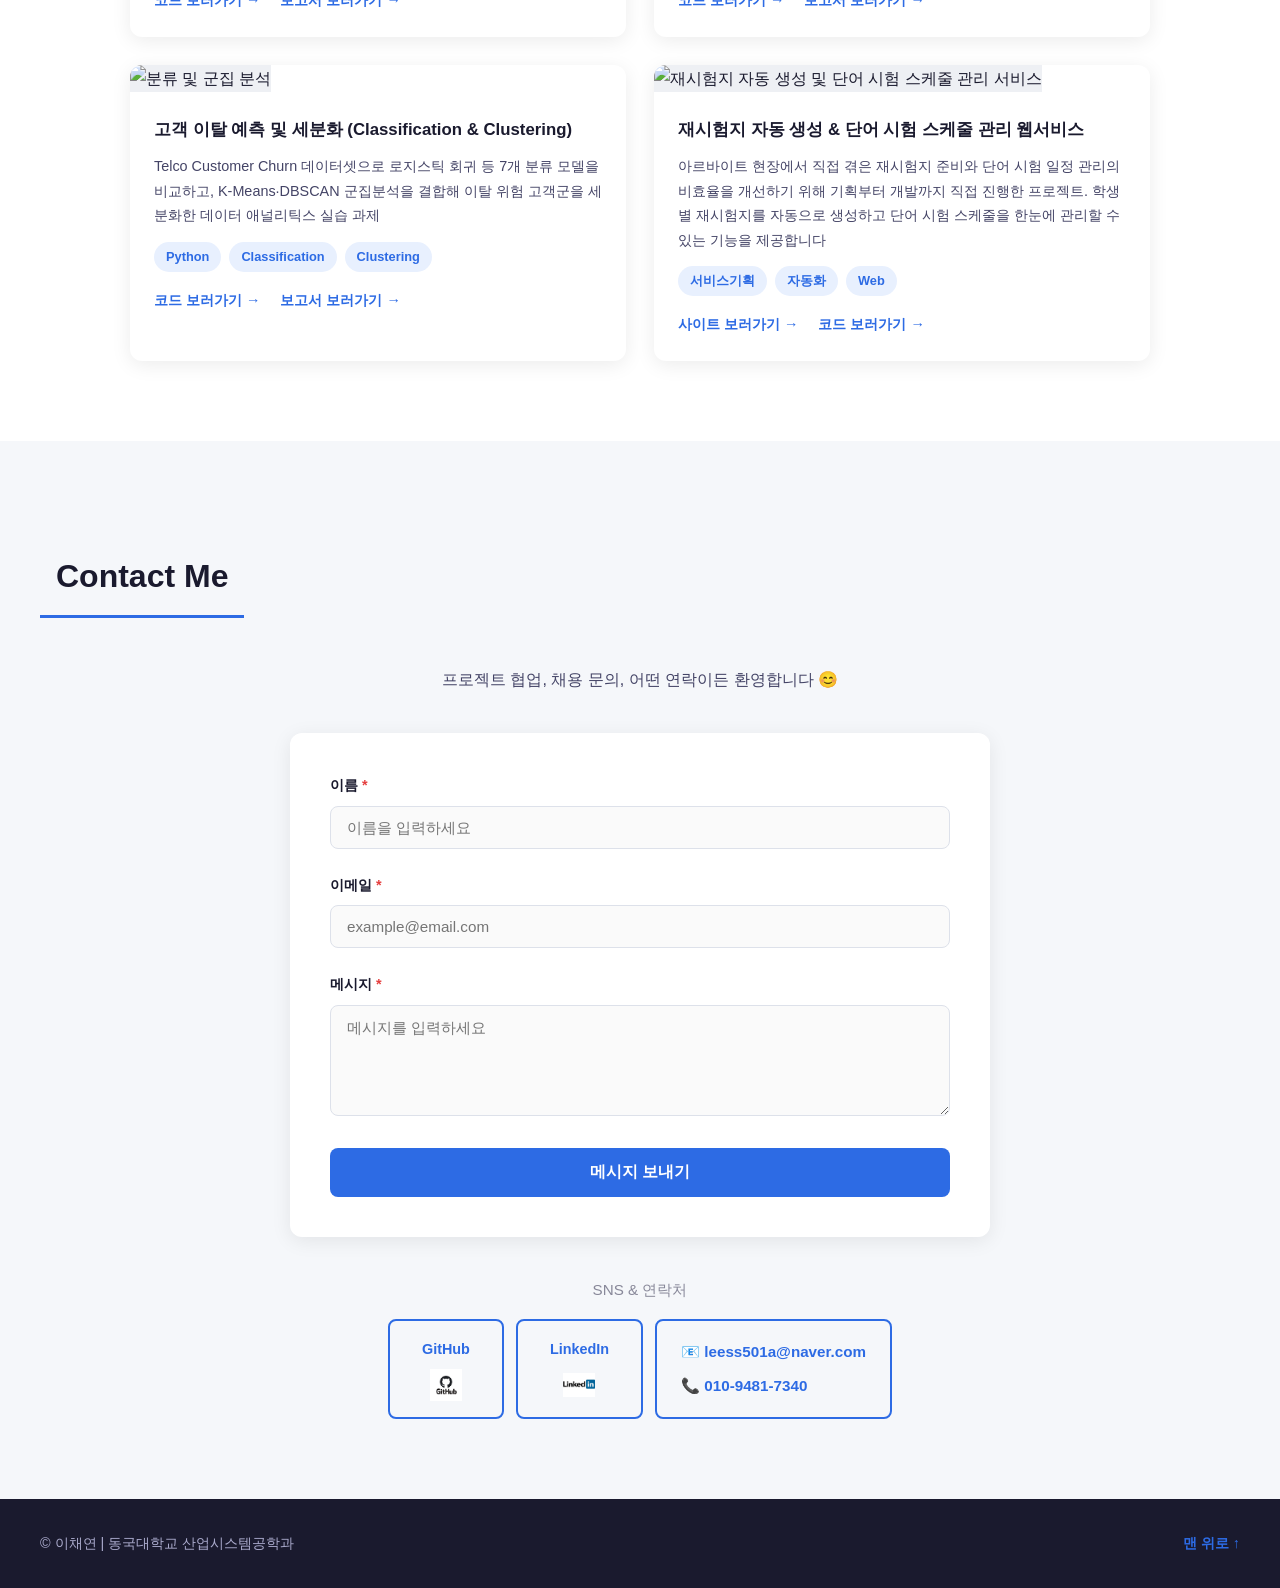
==== commit bd5a5e56: "Add files via upload" ====
--- a/index.html
+++ b/index.html
@@ -174,6 +174,103 @@
         </div>
       </div>
 
+      <!-- [추가] 실습2 - Link Prediction -->
+      <!-- TODO: images/링크예측.png 로 이미지 교체, GitHub 코드/보고서 링크(href="#")를 실제 주소로 교체 -->
+      <div class="project-card">
+        <img src="images/링크예측.png" alt="Link Prediction 분석">
+        <div class="project-info">
+          <h3>소셜 네트워크 링크 예측 (Link Prediction)</h3>
+          <p>Facebook 소셜 네트워크 데이터를 활용해 Adamic-Adar, Jaccard 등 휴리스틱 기법부터
+            Node2Vec, GCN까지 다양한 링크 예측 모델의 성능을 비교·분석한 데이터 애널리틱스 실습 과제</p>
+          <div class="project-tags">
+            <span class="tag">Python</span>
+            <span class="tag">Link Prediction</span>
+            <span class="tag">네트워크분석</span>
+          </div>
+          <div class="project-links">
+            <a href="#" target="_blank" class="project-link">
+              코드 보러가기 →
+            </a>
+            <a href="#" target="_blank" class="project-link">
+              보고서 보러가기 →
+            </a>
+          </div>
+        </div>
+      </div>
+
+      <!-- [추가] 실습3 - Recommender System -->
+      <!-- TODO: images/추천시스템.png 로 이미지 교체, GitHub 코드/보고서 링크(href="#")를 실제 주소로 교체 -->
+      <div class="project-card">
+        <img src="images/추천시스템.png" alt="추천 시스템 분석">
+        <div class="project-info">
+          <h3>영화 추천 시스템 구축 (Recommender System)</h3>
+          <p>MovieLens 데이터셋으로 Content-Based와 Collaborative Filtering(SVD, SVD++ 등)
+            알고리즘을 비교하고, 하이브리드 추천 모델을 설계·평가한 데이터 애널리틱스 실습 과제</p>
+          <div class="project-tags">
+            <span class="tag">Python</span>
+            <span class="tag">Recommender System</span>
+            <span class="tag">협업필터링</span>
+          </div>
+          <div class="project-links">
+            <a href="#" target="_blank" class="project-link">
+              코드 보러가기 →
+            </a>
+            <a href="#" target="_blank" class="project-link">
+              보고서 보러가기 →
+            </a>
+          </div>
+        </div>
+      </div>
+
+      <!-- [추가] 실습4 - Classification & Clustering -->
+      <!-- TODO: images/분류모델.png 로 이미지 교체, GitHub 코드/보고서 링크(href="#")를 실제 주소로 교체 -->
+      <div class="project-card">
+        <img src="images/분류모델.png" alt="분류 및 군집 분석">
+        <div class="project-info">
+          <h3>고객 이탈 예측 및 세분화 (Classification & Clustering)</h3>
+          <p>Telco Customer Churn 데이터셋으로 로지스틱 회귀 등 7개 분류 모델을 비교하고,
+            K-Means·DBSCAN 군집분석을 결합해 이탈 위험 고객군을 세분화한 데이터 애널리틱스 실습 과제</p>
+          <div class="project-tags">
+            <span class="tag">Python</span>
+            <span class="tag">Classification</span>
+            <span class="tag">Clustering</span>
+          </div>
+          <div class="project-links">
+            <a href="#" target="_blank" class="project-link">
+              코드 보러가기 →
+            </a>
+            <a href="#" target="_blank" class="project-link">
+              보고서 보러가기 →
+            </a>
+          </div>
+        </div>
+      </div>
+
+      <!-- [추가] 아르바이트 중 발견한 불편함을 직접 해결한 자체 개발 서비스 -->
+      <!-- TODO: images/재시험관리.png 로 이미지 교체, 프로젝트 소개 문구 다듬기, 코드/서비스 링크(href="#")를 실제 주소로 교체 -->
+      <div class="project-card">
+        <img src="images/재시험관리.png" alt="재시험지 자동 생성 및 단어 시험 스케줄 관리 서비스">
+        <div class="project-info">
+          <h3>재시험지 자동 생성 & 단어 시험 스케줄 관리 웹서비스</h3>
+          <p>아르바이트 현장에서 직접 겪은 재시험지 준비와 단어 시험 일정 관리의 비효율을 개선하기 위해
+            기획부터 개발까지 직접 진행한 프로젝트. 학생별 재시험지를 자동으로 생성하고
+            단어 시험 스케줄을 한눈에 관리할 수 있는 기능을 제공합니다</p>
+          <div class="project-tags">
+            <span class="tag">서비스기획</span>
+            <span class="tag">자동화</span>
+            <span class="tag">Web</span>
+          </div>
+          <div class="project-links">
+            <a href="#" target="_blank" class="project-link">
+              사이트 보러가기 →
+            </a>
+            <a href="#" target="_blank" class="project-link">
+              코드 보러가기 →
+            </a>
+          </div>
+        </div>
+      </div>
+
     </div>
   </section>
 
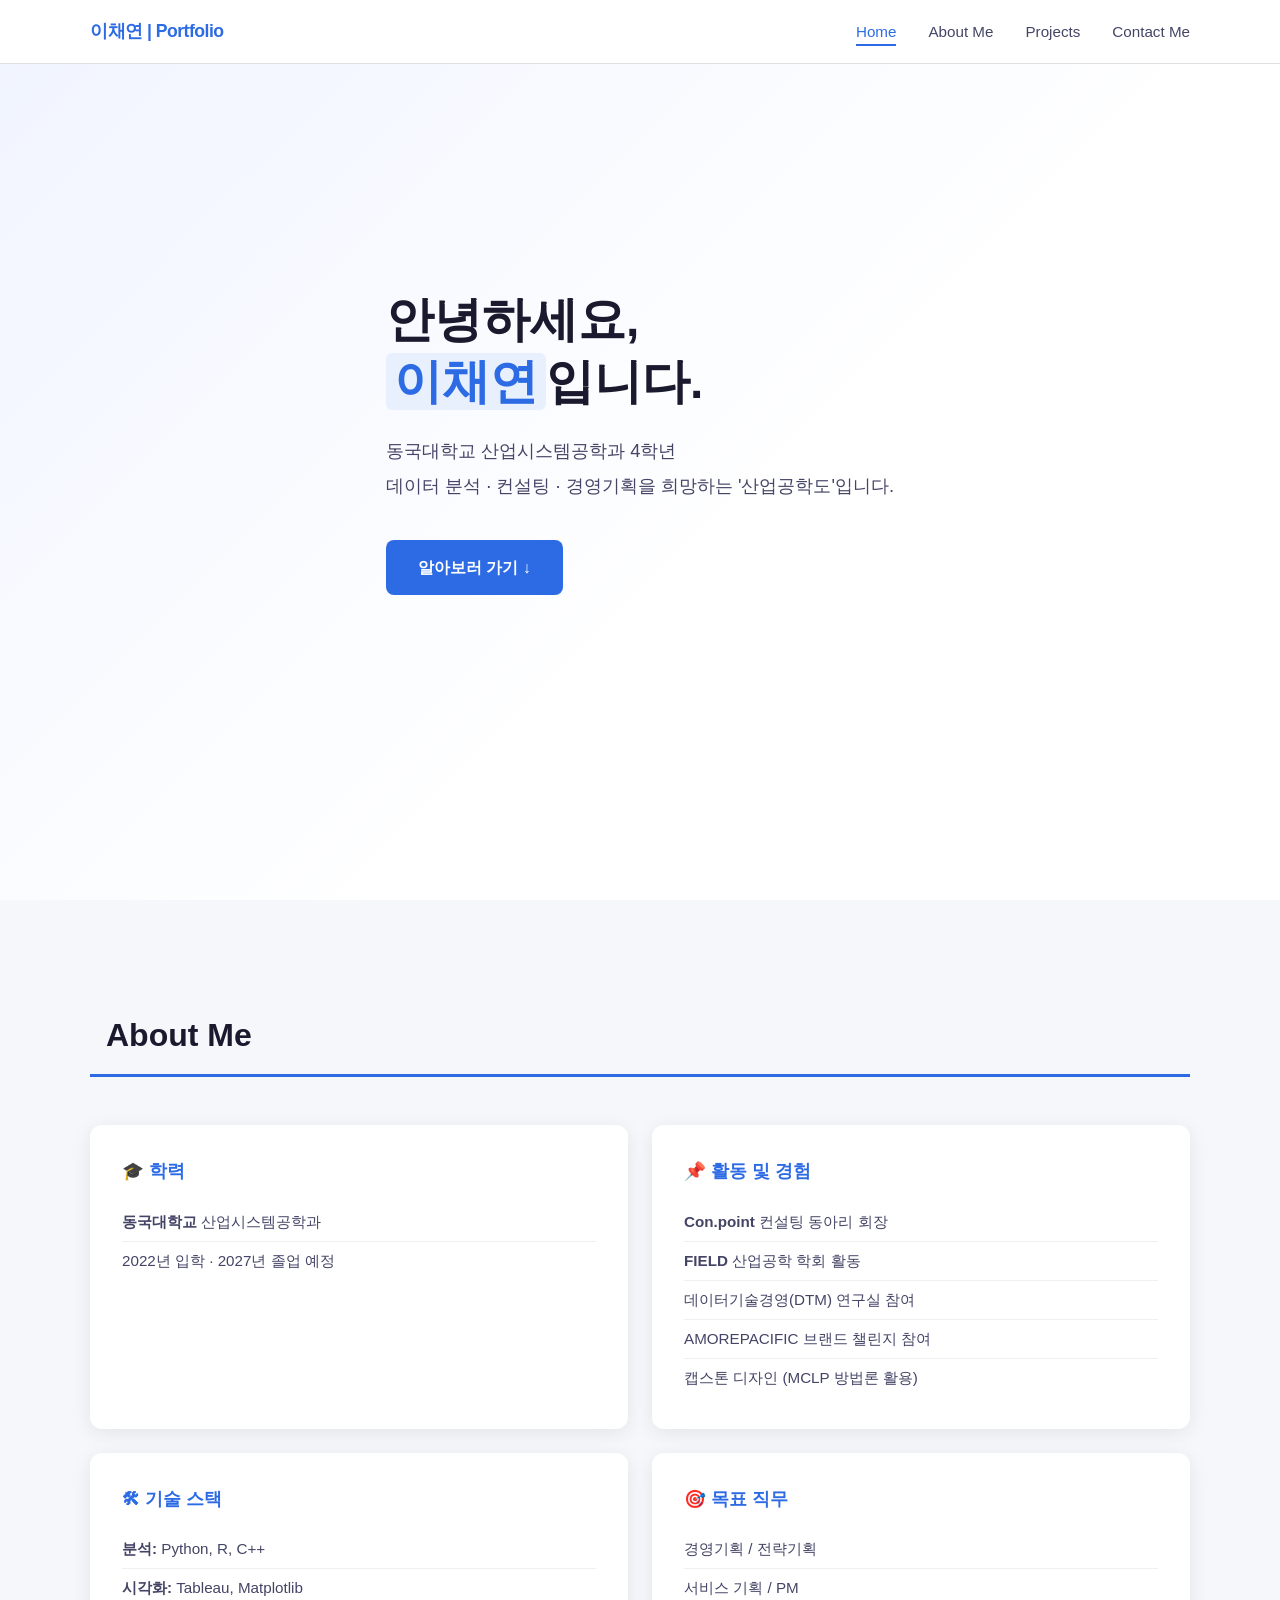
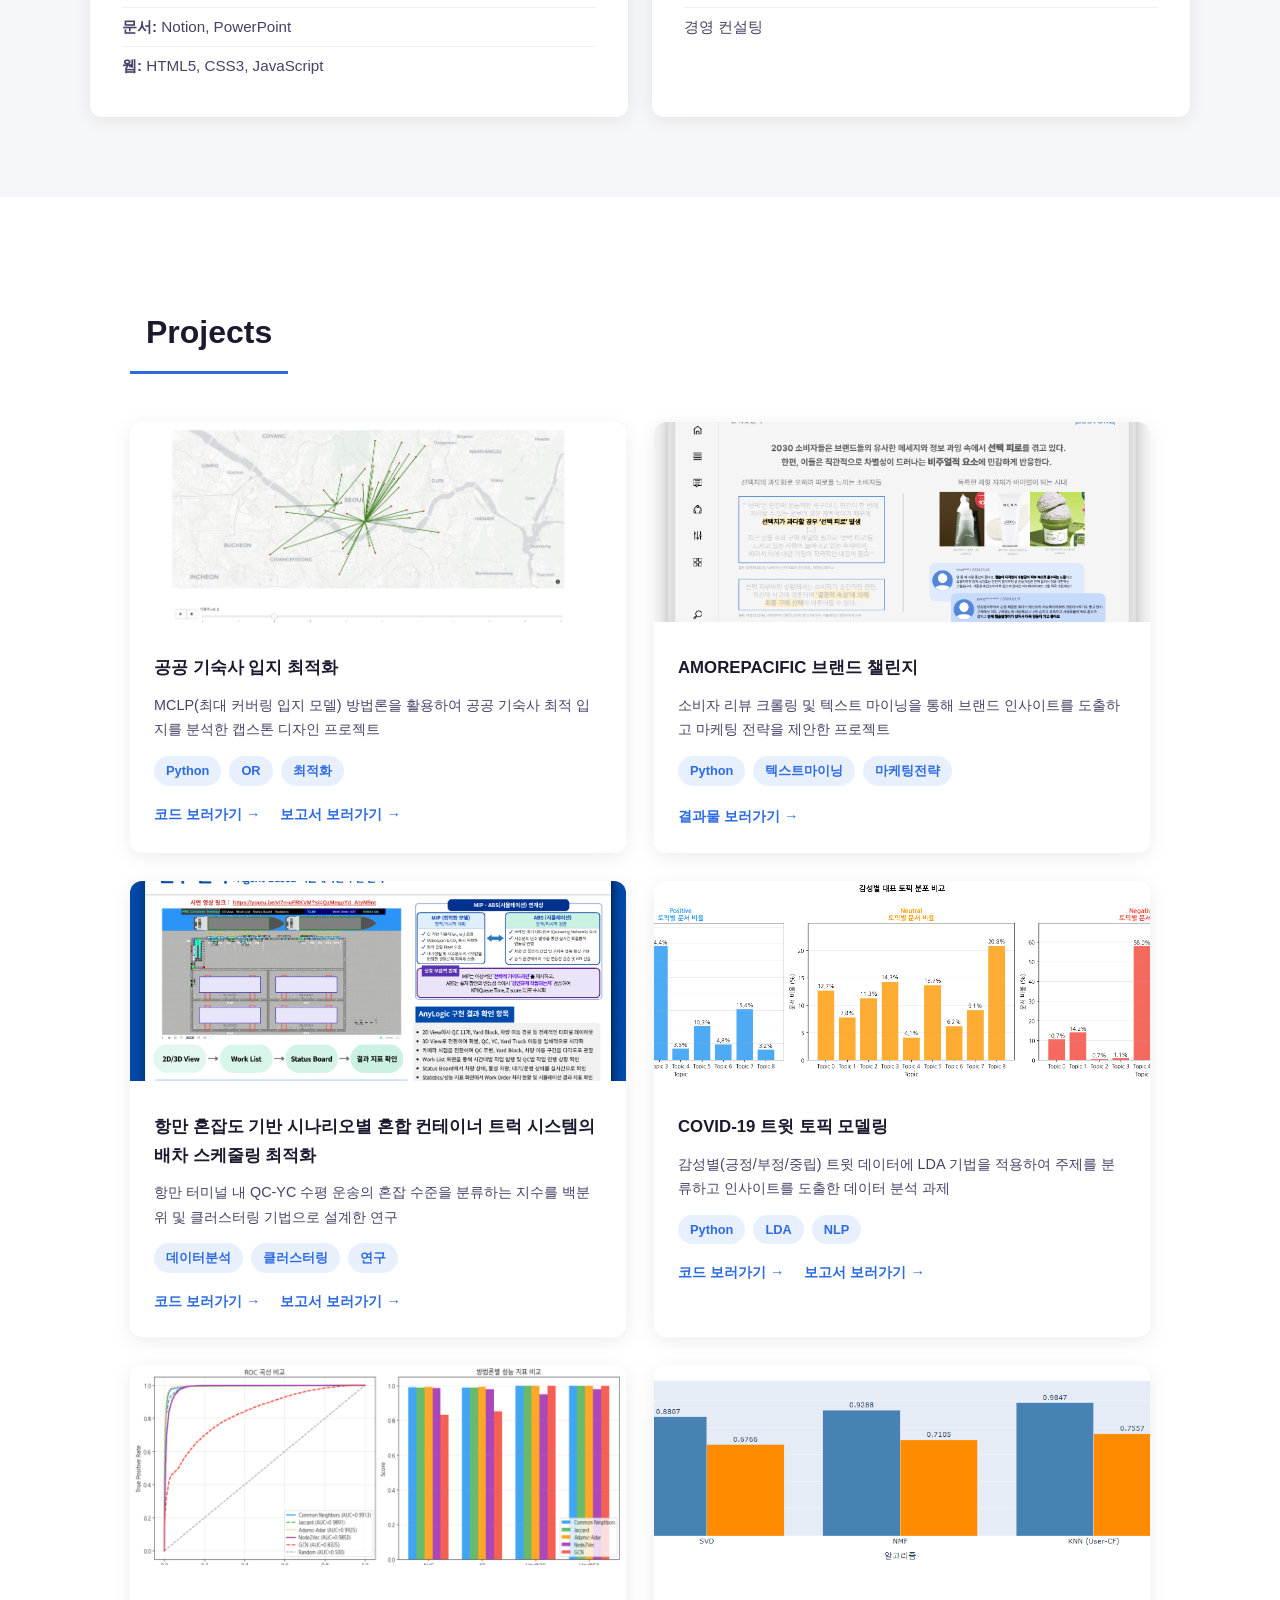
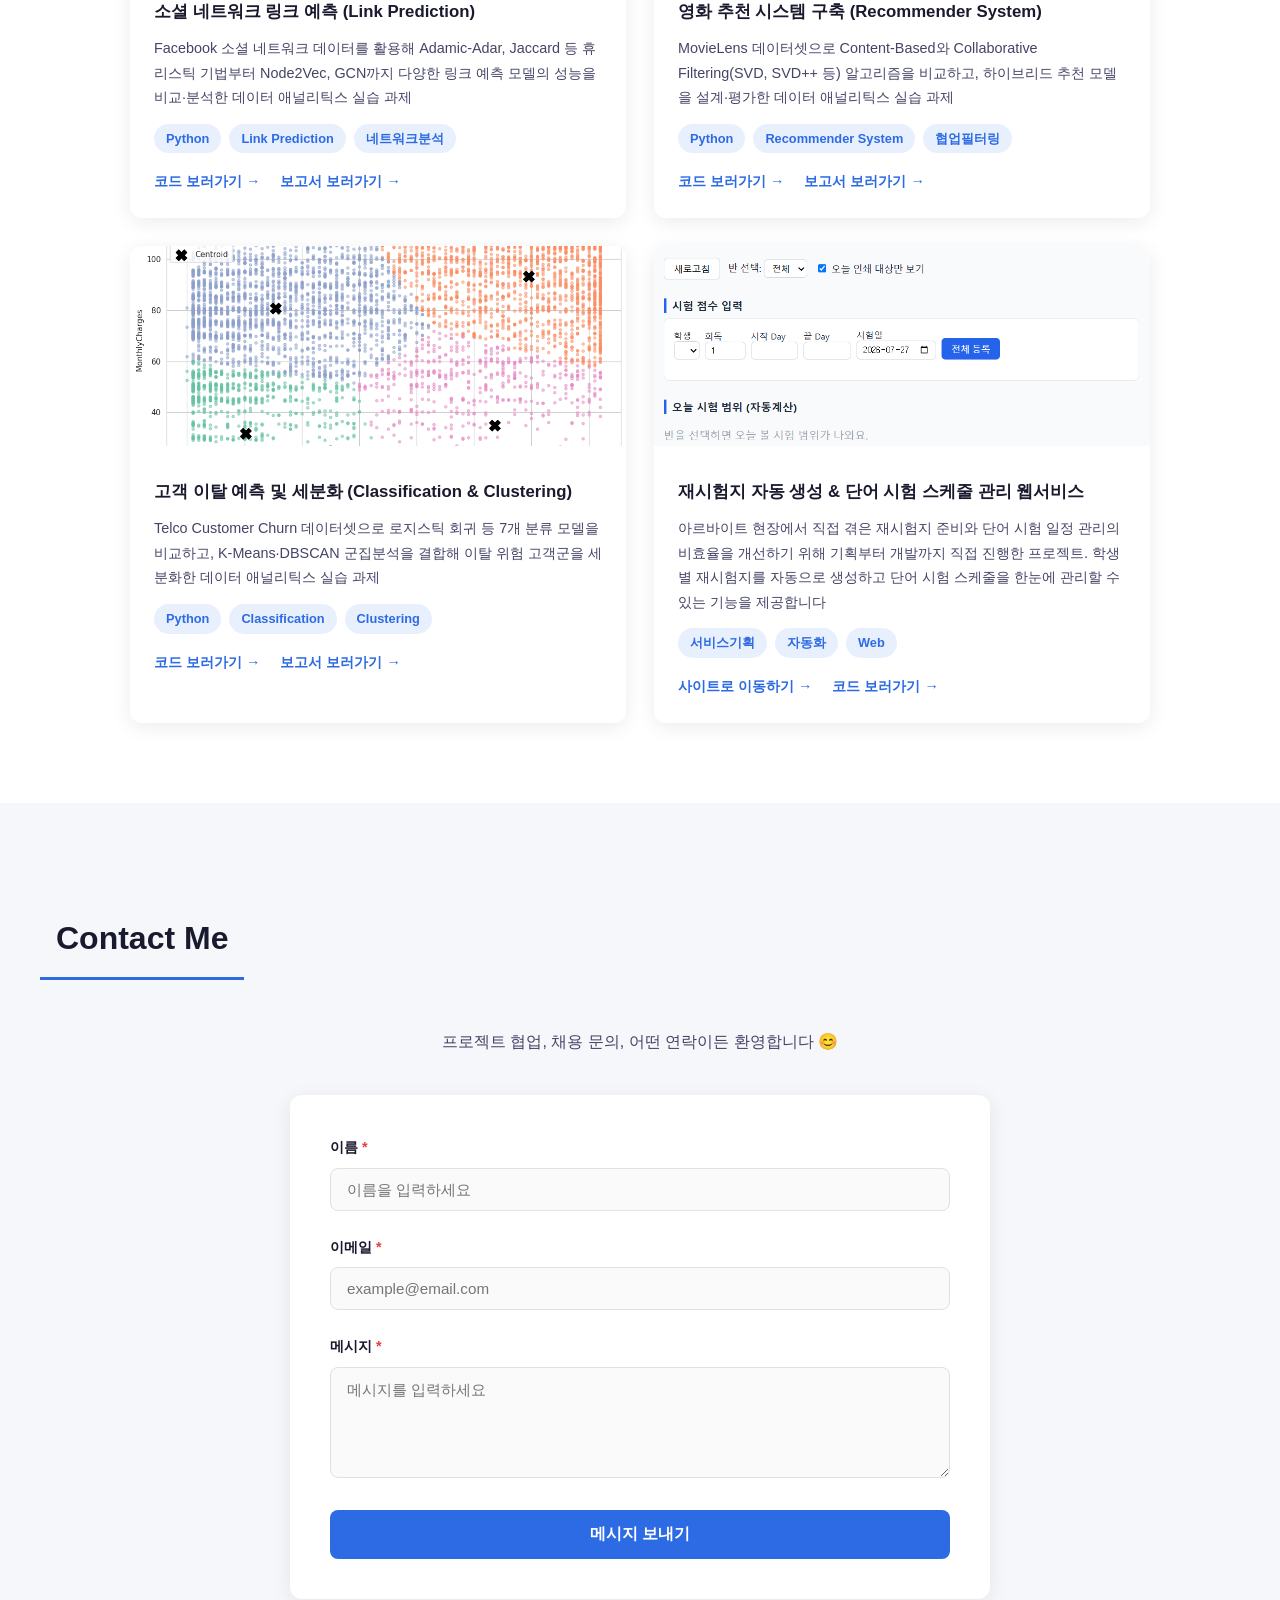
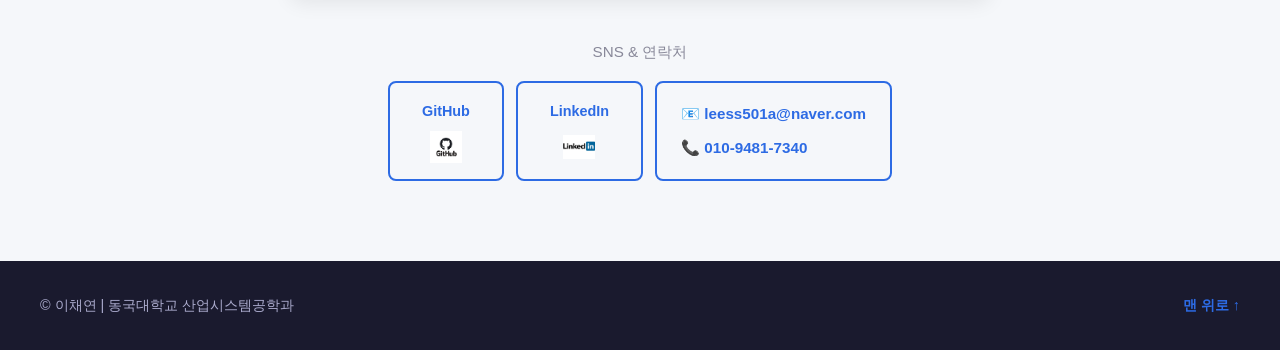
==== commit 7a933143: "Add files via upload" ====
--- a/index.html
+++ b/index.html
@@ -175,7 +175,6 @@
       </div>
 
       <!-- [추가] 실습2 - Link Prediction -->
-      <!-- TODO: images/링크예측.png 로 이미지 교체, GitHub 코드/보고서 링크(href="#")를 실제 주소로 교체 -->
       <div class="project-card">
         <img src="images/링크예측.png" alt="Link Prediction 분석">
         <div class="project-info">
@@ -188,10 +187,10 @@
             <span class="tag">네트워크분석</span>
           </div>
           <div class="project-links">
-            <a href="#" target="_blank" class="project-link">
-              코드 보러가기 →
-            </a>
-            <a href="#" target="_blank" class="project-link">
+            <a href="https://github.com/Chaeyeon1106/LEE/blob/main/%EC%86%8C%EC%85%9C%EC%9D%B8%EC%9A%A9%20%EB%84%A4%ED%8A%B8%EC%9B%8C%ED%81%AC%EB%A5%BC%20%ED%99%9C%EC%9A%A9%ED%95%9C%20Link%20Prediction%20%EB%AA%A8%EB%8D%B8%EB%A7%81%20%EC%BD%94%EB%93%9C.ipynb" target="_blank" class="project-link">
+              코드 보러가기 →
+            </a>
+            <a href="https://github.com/Chaeyeon1106/LEE/blob/main/%EC%86%8C%EC%85%9C%EC%9D%B8%EC%9A%A9%20%EB%84%A4%ED%8A%B8%EC%9B%8C%ED%81%AC%EB%A5%BC%20%ED%99%9C%EC%9A%A9%ED%95%9C%20Link%20Prediction%20%EB%AA%A8%EB%8D%B8%EB%A7%81.pdf" target="_blank" class="project-link">
               보고서 보러가기 →
             </a>
           </div>
@@ -199,7 +198,6 @@
       </div>
 
       <!-- [추가] 실습3 - Recommender System -->
-      <!-- TODO: images/추천시스템.png 로 이미지 교체, GitHub 코드/보고서 링크(href="#")를 실제 주소로 교체 -->
       <div class="project-card">
         <img src="images/추천시스템.png" alt="추천 시스템 분석">
         <div class="project-info">
@@ -212,10 +210,10 @@
             <span class="tag">협업필터링</span>
           </div>
           <div class="project-links">
-            <a href="#" target="_blank" class="project-link">
-              코드 보러가기 →
-            </a>
-            <a href="#" target="_blank" class="project-link">
+            <a href="https://github.com/Chaeyeon1106/LEE/blob/main/Content-Based%20%EB%B0%8F%20Collaborative%20Filtering%20%EC%B6%94%EC%B2%9C%EC%8B%9C%EC%8A%A4%ED%85%9C%20%EC%BD%94%EB%93%9C.ipynb" target="_blank" class="project-link">
+              코드 보러가기 →
+            </a>
+            <a href="https://github.com/Chaeyeon1106/LEE/blob/main/Content-Based%20%EB%B0%8F%20Collaborative%20Filtering%20%EC%B6%94%EC%B2%9C%EC%8B%9C%EC%8A%A4%ED%85%9C.pdf" target="_blank" class="project-link">
               보고서 보러가기 →
             </a>
           </div>
@@ -223,7 +221,6 @@
       </div>
 
       <!-- [추가] 실습4 - Classification & Clustering -->
-      <!-- TODO: images/분류모델.png 로 이미지 교체, GitHub 코드/보고서 링크(href="#")를 실제 주소로 교체 -->
       <div class="project-card">
         <img src="images/분류모델.png" alt="분류 및 군집 분석">
         <div class="project-info">
@@ -236,10 +233,10 @@
             <span class="tag">Clustering</span>
           </div>
           <div class="project-links">
-            <a href="#" target="_blank" class="project-link">
-              코드 보러가기 →
-            </a>
-            <a href="#" target="_blank" class="project-link">
+            <a href="https://github.com/Chaeyeon1106/LEE/blob/main/%EB%B6%84%EB%A5%98%20%EC%95%8C%EA%B3%A0%EB%A6%AC%EC%A6%98%EC%9D%84%20%ED%99%9C%EC%9A%A9%ED%95%9C%20%EA%B3%A0%EA%B0%9D%20%EC%9D%B4%ED%83%88%20%EC%98%88%EC%B8%A1%20%EB%B0%8F%20%EA%B5%B0%EC%A7%91%20%EB%B6%84%EC%84%9D%EC%9D%84%20%ED%86%B5%ED%95%9C%20%EA%B3%A0%EA%B0%9D%20%EC%84%B8%EB%B6%84%ED%99%94%20%EC%BD%94%EB%93%9C.ipynb" target="_blank" class="project-link">
+              코드 보러가기 →
+            </a>
+            <a href="https://github.com/Chaeyeon1106/LEE/blob/main/%EB%B6%84%EB%A5%98%20%EC%95%8C%EA%B3%A0%EB%A6%AC%EC%A6%98%EC%9D%84%20%ED%99%9C%EC%9A%A9%ED%95%9C%20%EA%B3%A0%EA%B0%9D%20%EC%9D%B4%ED%83%88%20%EC%98%88%EC%B8%A1%20%EB%B0%8F%20%EA%B5%B0%EC%A7%91%20%EB%B6%84%EC%84%9D%EC%9D%84%20%ED%86%B5%ED%95%9C%20%EA%B3%A0%EA%B0%9D%20%EC%84%B8%EB%B6%84%ED%99%94.pdf" target="_blank" class="project-link">
               보고서 보러가기 →
             </a>
           </div>
@@ -247,9 +244,9 @@
       </div>
 
       <!-- [추가] 아르바이트 중 발견한 불편함을 직접 해결한 자체 개발 서비스 -->
-      <!-- TODO: images/재시험관리.png 로 이미지 교체, 프로젝트 소개 문구 다듬기, 코드/서비스 링크(href="#")를 실제 주소로 교체 -->
-      <div class="project-card">
-        <img src="images/재시험관리.png" alt="재시험지 자동 생성 및 단어 시험 스케줄 관리 서비스">
+      <!-- TODO: 배포 완료 후 사이트/코드 링크(href="#")를 실제 주소로 교체 -->
+      <div class="project-card">
+        <img src="images/학원시험 스케줄 관리.png" alt="재시험지 자동 생성 및 단어 시험 스케줄 관리 서비스">
         <div class="project-info">
           <h3>재시험지 자동 생성 & 단어 시험 스케줄 관리 웹서비스</h3>
           <p>아르바이트 현장에서 직접 겪은 재시험지 준비와 단어 시험 일정 관리의 비효율을 개선하기 위해
@@ -261,9 +258,11 @@
             <span class="tag">Web</span>
           </div>
           <div class="project-links">
+            <!-- [TODO] 배포 완료 후 href="#"를 실제 사이트 주소로 교체 -->
             <a href="#" target="_blank" class="project-link">
-              사이트 보러가기 →
-            </a>
+              사이트로 이동하기 →
+            </a>
+            <!-- [TODO] 코드 GitHub 업로드 후 href="#"를 실제 저장소 주소로 교체 -->
             <a href="#" target="_blank" class="project-link">
               코드 보러가기 →
             </a>
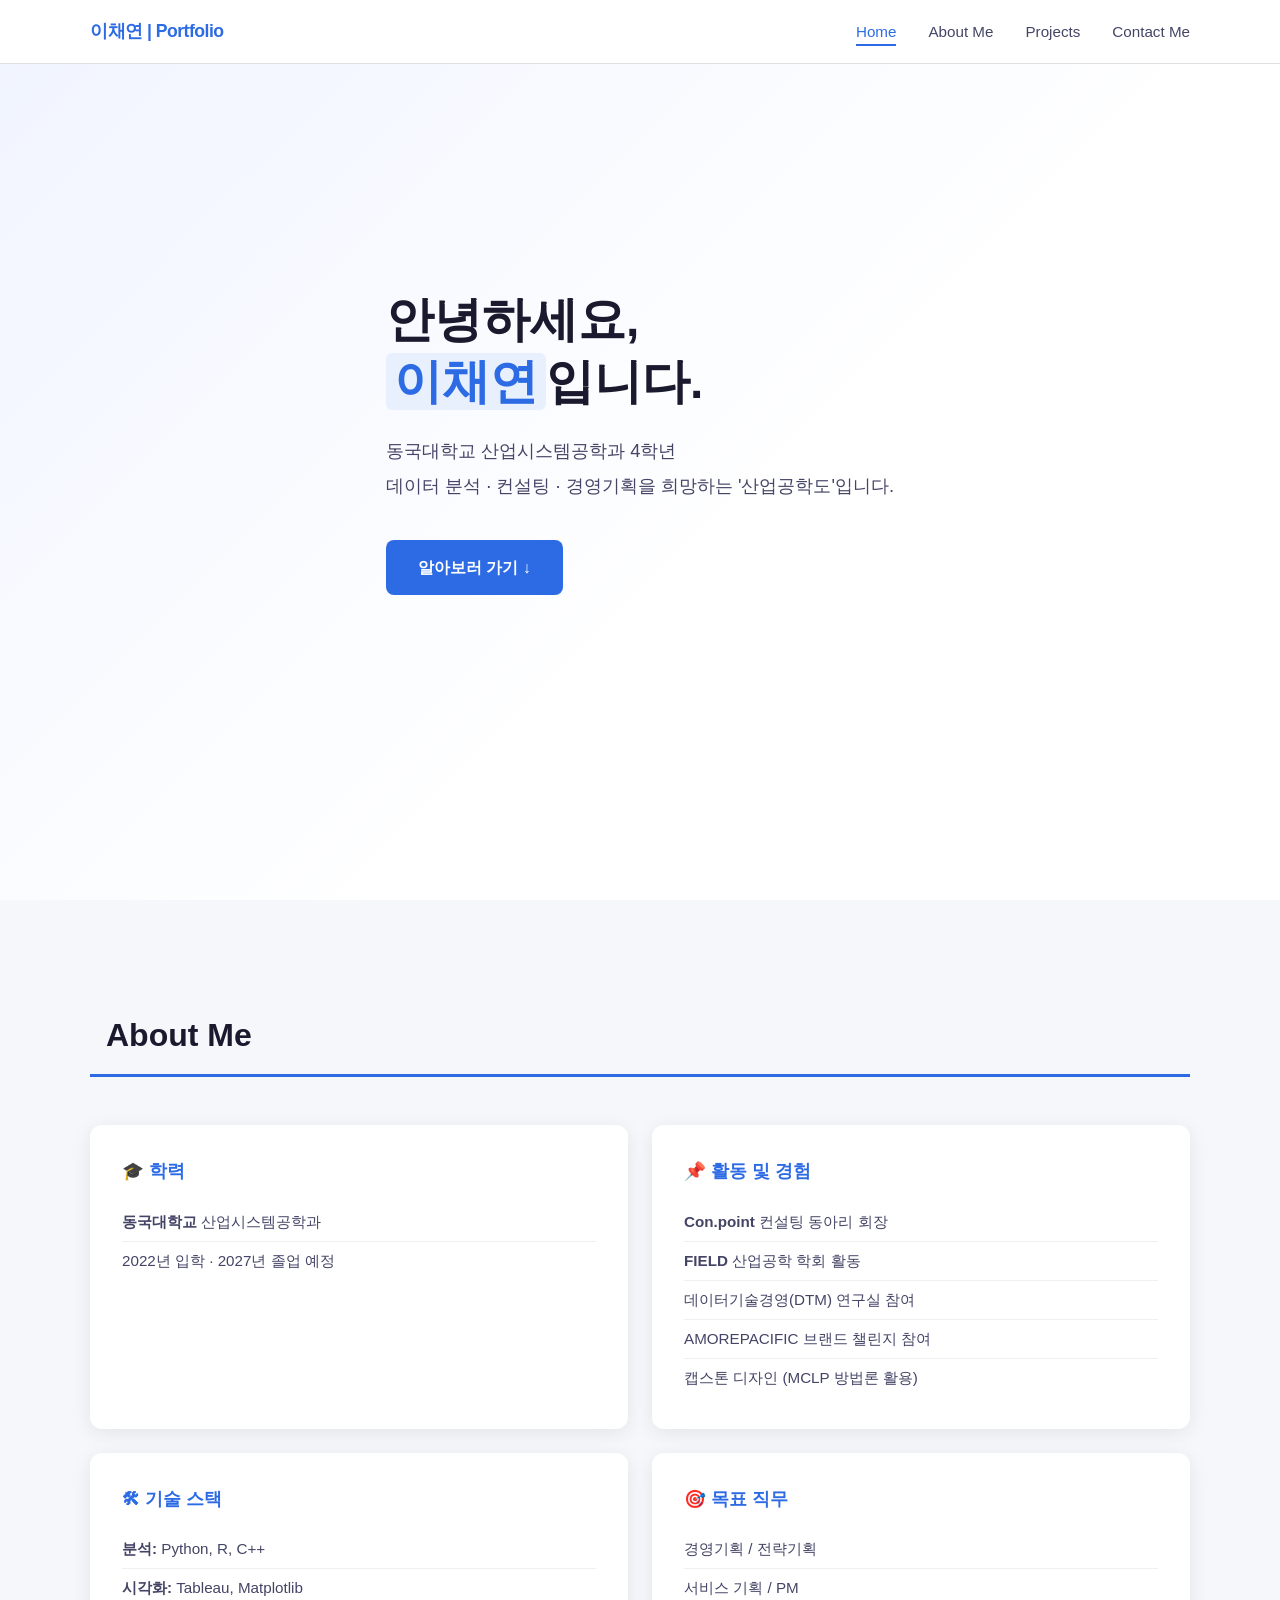
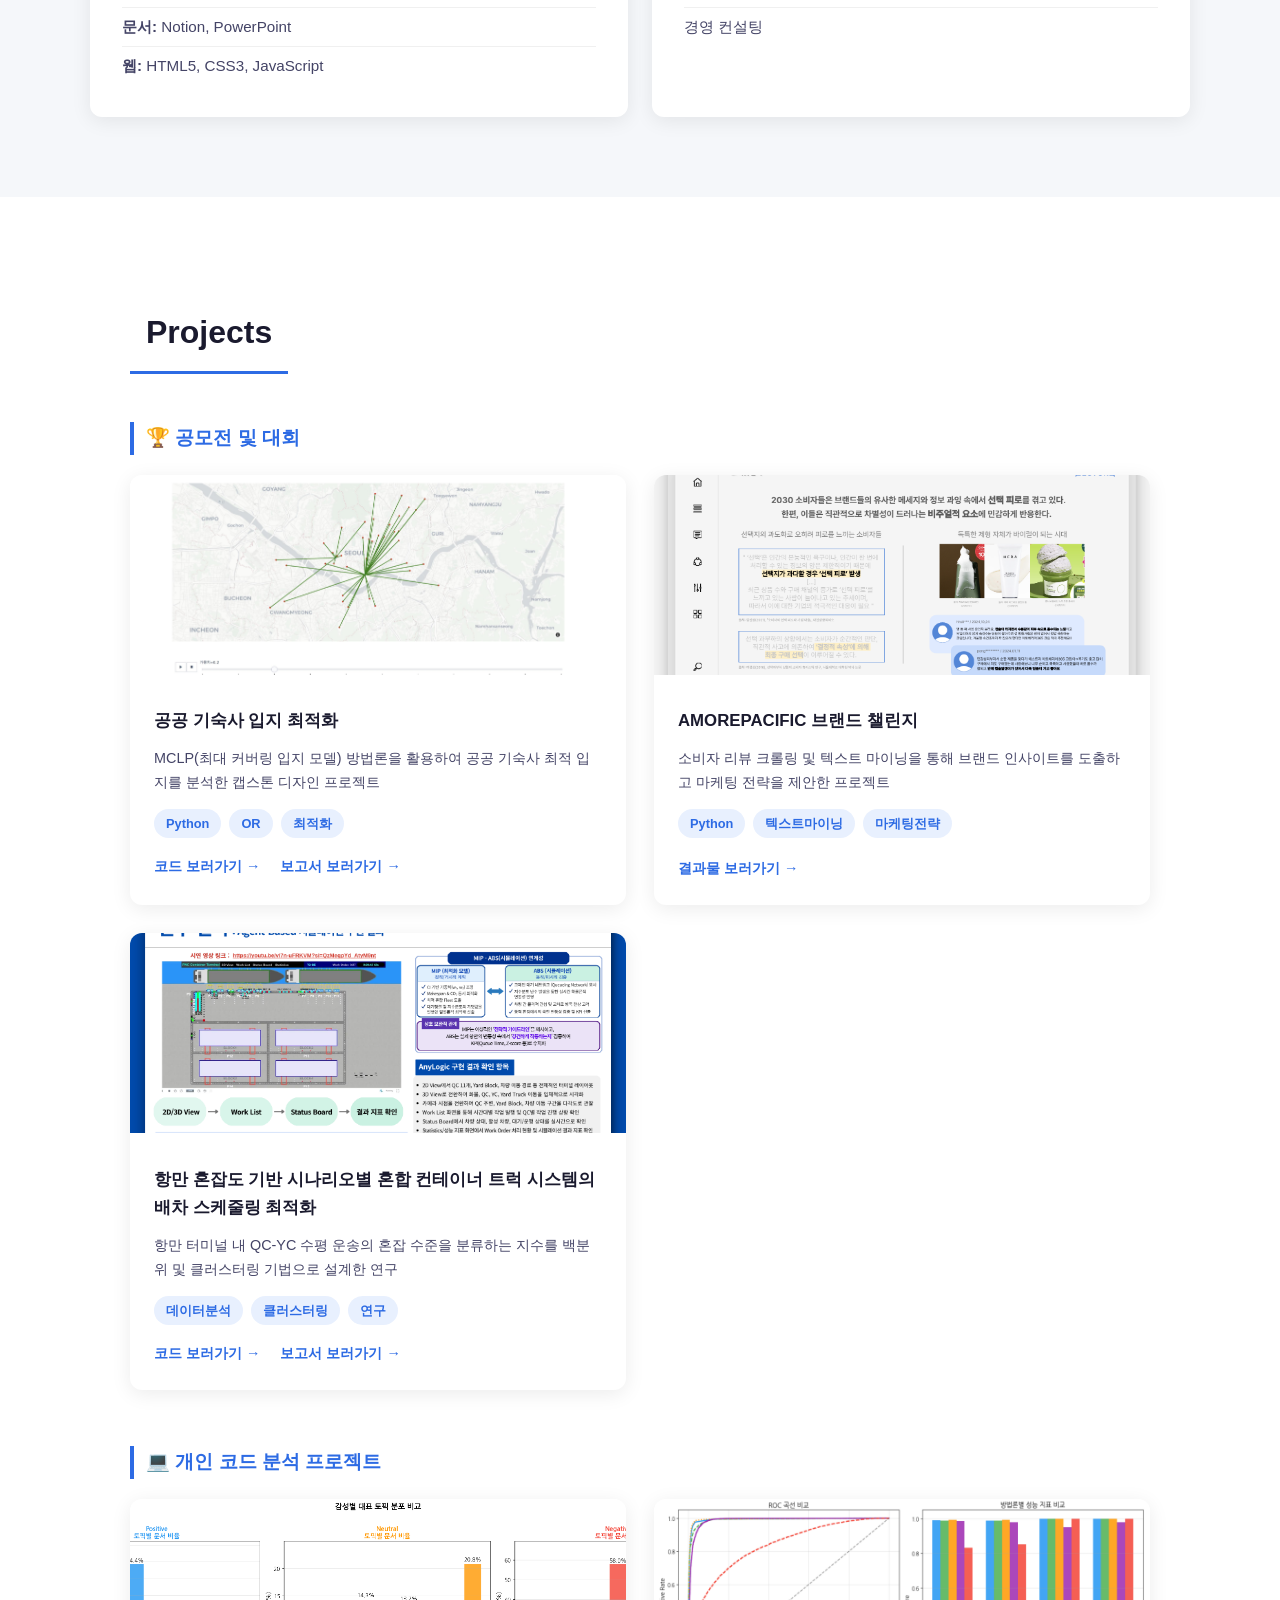
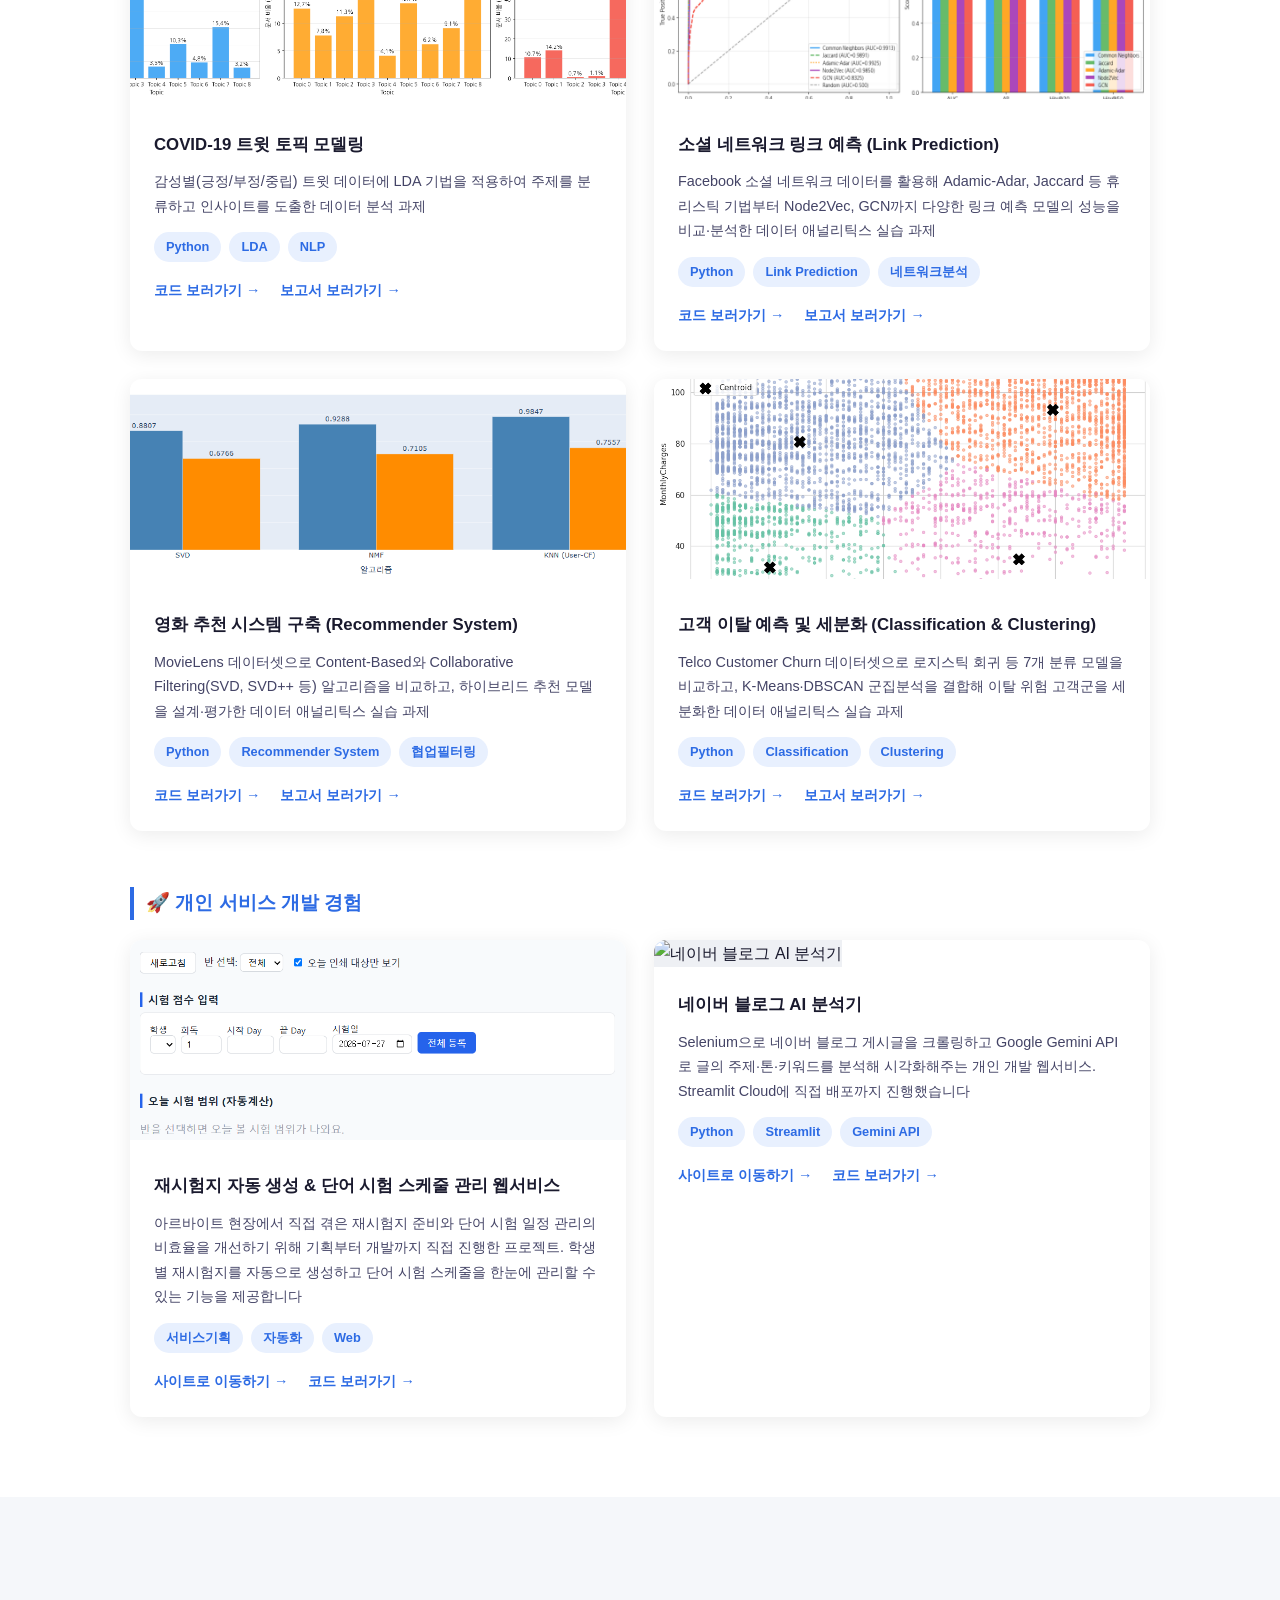
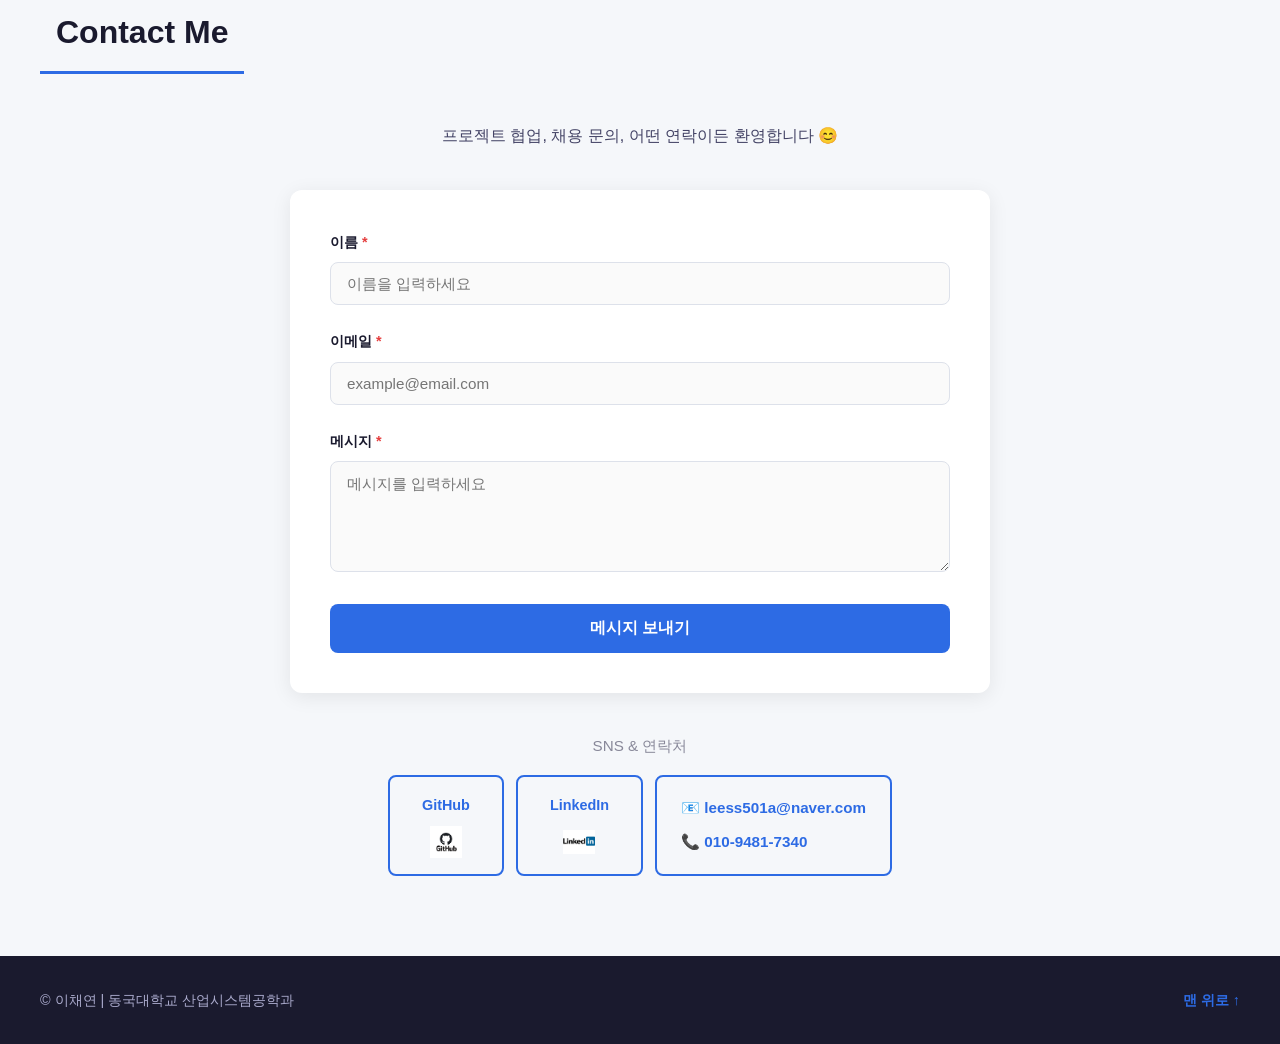
==== commit 17759aed: "Add files via upload" ====
--- a/index.html
+++ b/index.html
@@ -88,6 +88,10 @@
   <!-- Projects Section -->
   <section id="projects">
     <h2 class="section-title">Projects</h2>
+
+    <!-- 그룹1: 공모전 및 대회 -->
+    <div class="projects-group">
+    <h3 class="projects-subtitle">🏆 공모전 및 대회</h3>
     <div class="projects-grid">
 
       <div class="project-card">
@@ -151,7 +155,14 @@
         </div>
       </div>
 
-<!-- after -->
+    </div>
+    </div>
+
+    <!-- 그룹2: 개인 코드 분석 프로젝트 -->
+    <div class="projects-group">
+    <h3 class="projects-subtitle">💻 개인 코드 분석 프로젝트</h3>
+    <div class="projects-grid">
+
       <div class="project-card">
         <img src="images/LDA.png" alt="LDA 토픽 모델링">
         <div class="project-info">
@@ -242,6 +253,14 @@
           </div>
         </div>
       </div>
+
+    </div>
+    </div>
+
+    <!-- 그룹3: 개인 서비스 개발 경험 -->
+    <div class="projects-group">
+    <h3 class="projects-subtitle">🚀 개인 서비스 개발 경험</h3>
+    <div class="projects-grid">
 
       <!-- [추가] 아르바이트 중 발견한 불편함을 직접 해결한 자체 개발 서비스 -->
       <!-- TODO: 배포 완료 후 사이트/코드 링크(href="#")를 실제 주소로 교체 -->
@@ -270,7 +289,32 @@
         </div>
       </div>
 
-    </div>
+      <!-- [추가] 네이버 블로그 AI 분석기 -->
+      <div class="project-card">
+        <img src="images/블로그분석기.png" alt="네이버 블로그 AI 분석기">
+        <div class="project-info">
+          <h3>네이버 블로그 AI 분석기</h3>
+          <p>Selenium으로 네이버 블로그 게시글을 크롤링하고 Google Gemini API로 글의 주제·톤·키워드를
+            분석해 시각화해주는 개인 개발 웹서비스. Streamlit Cloud에 직접 배포까지 진행했습니다</p>
+          <div class="project-tags">
+            <span class="tag">Python</span>
+            <span class="tag">Streamlit</span>
+            <span class="tag">Gemini API</span>
+          </div>
+          <div class="project-links">
+            <a href="https://nblog-analyzer-by-chaeyeon.streamlit.app/" target="_blank" class="project-link">
+              사이트로 이동하기 →
+            </a>
+            <a href="https://github.com/Chaeyeon1106/LEE/blob/main/blog_service.py" target="_blank" class="project-link">
+              코드 보러가기 →
+            </a>
+          </div>
+        </div>
+      </div>
+
+    </div>
+    </div>
+
   </section>
 
   <!-- Contact Me Section -->
@@ -279,7 +323,7 @@
     <p class="contact-desc">프로젝트 협업, 채용 문의, 어떤 연락이든 환영합니다 😊</p>
 
     <!-- [수정] novalidate 추가: 브라우저 기본 검증 대신 JavaScript 정규표현식 유효성 검사가 동작하도록 함 -->
-    <form id="contactForm" class="contact-form" novalidate>
+    <form id="contactForm" class="contact-form" action="https://formspree.io/f/mojgynda" method="POST" novalidate>
       <div class="form-group">
         <label for="name">이름 <span class="required">*</span></label>
         <input type="text" id="name" name="name" placeholder="이름을 입력하세요">
--- a/style.css
+++ b/style.css
@@ -265,6 +265,23 @@
 }
 
 /* ===== Projects Section ===== */
+.projects-group {
+  margin-bottom: 56px;
+}
+
+.projects-group:last-child {
+  margin-bottom: 0;
+}
+
+.projects-subtitle {
+  font-size: 1.2rem;
+  font-weight: 700;
+  color: var(--primary);
+  margin-bottom: 20px;
+  padding-left: 12px;
+  border-left: 4px solid var(--primary);
+}
+
 .projects-grid {
   display: grid;
   grid-template-columns: repeat(2, 1fr);
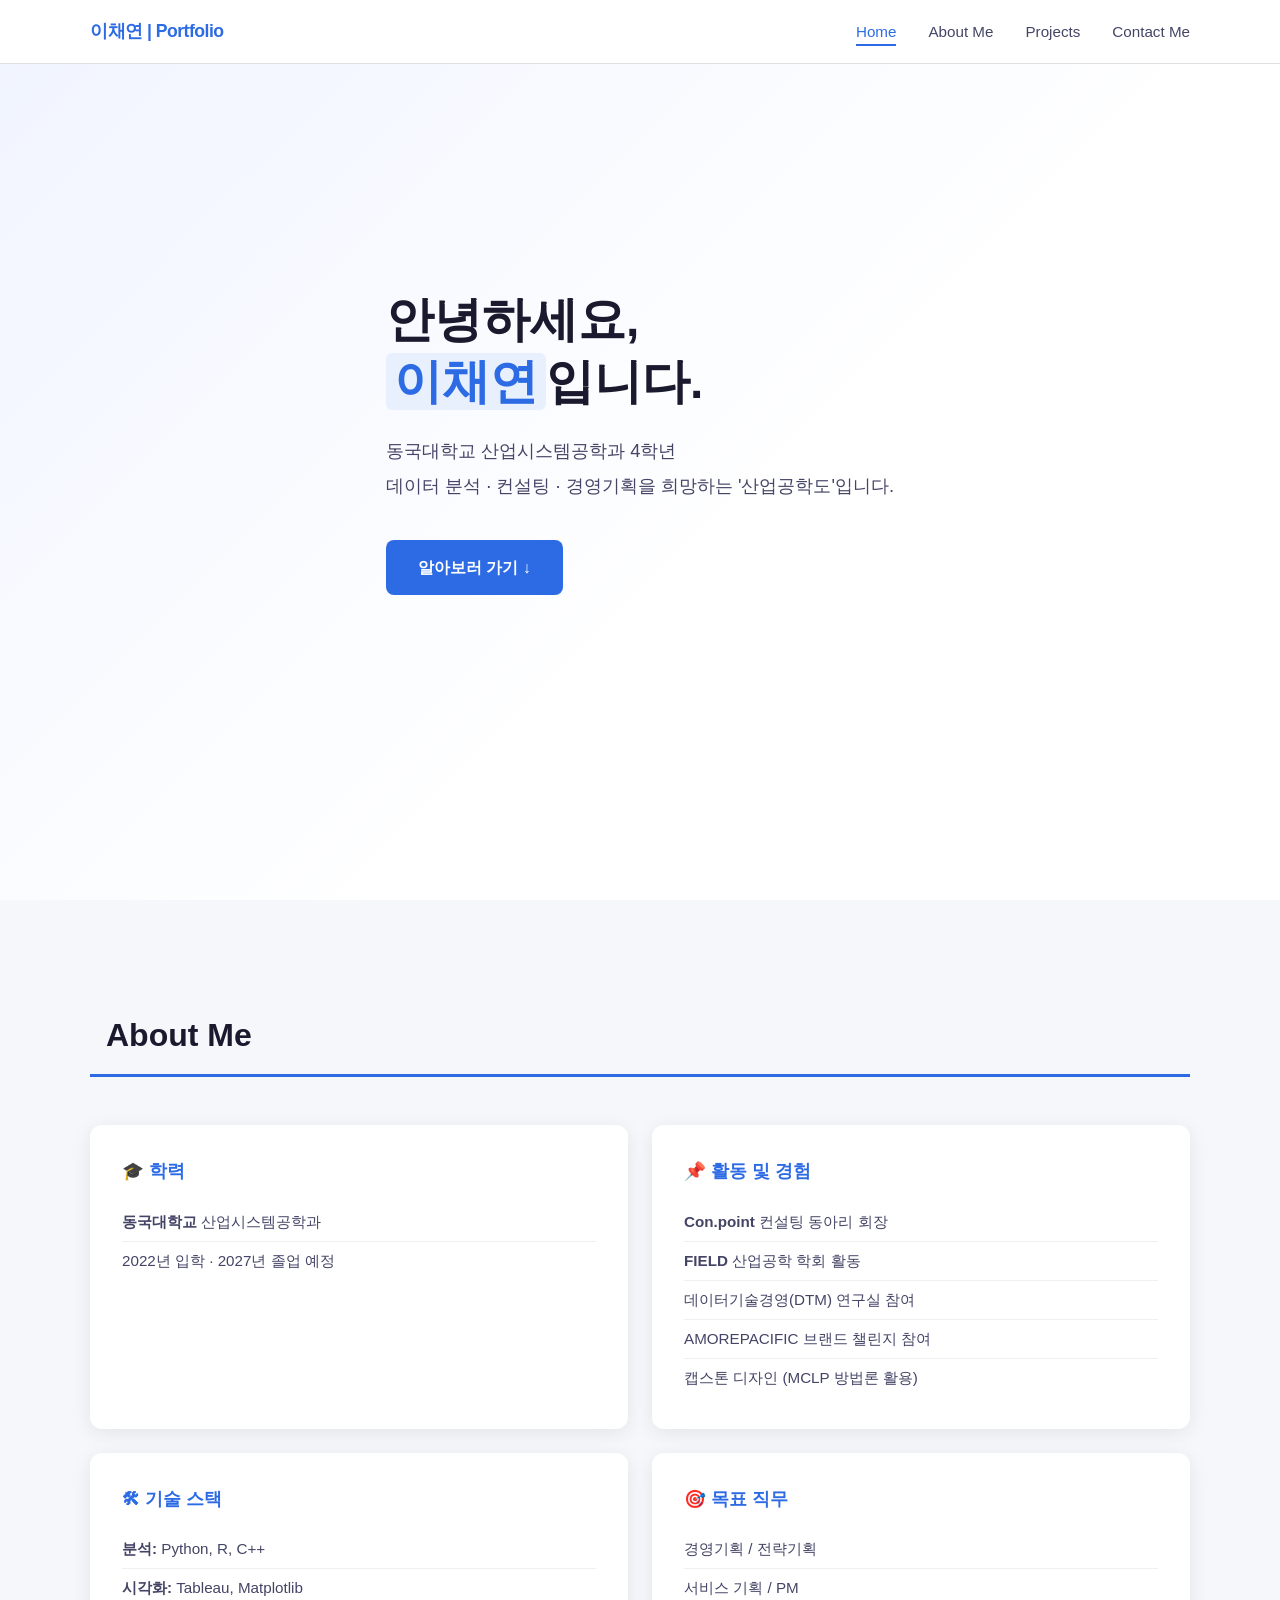
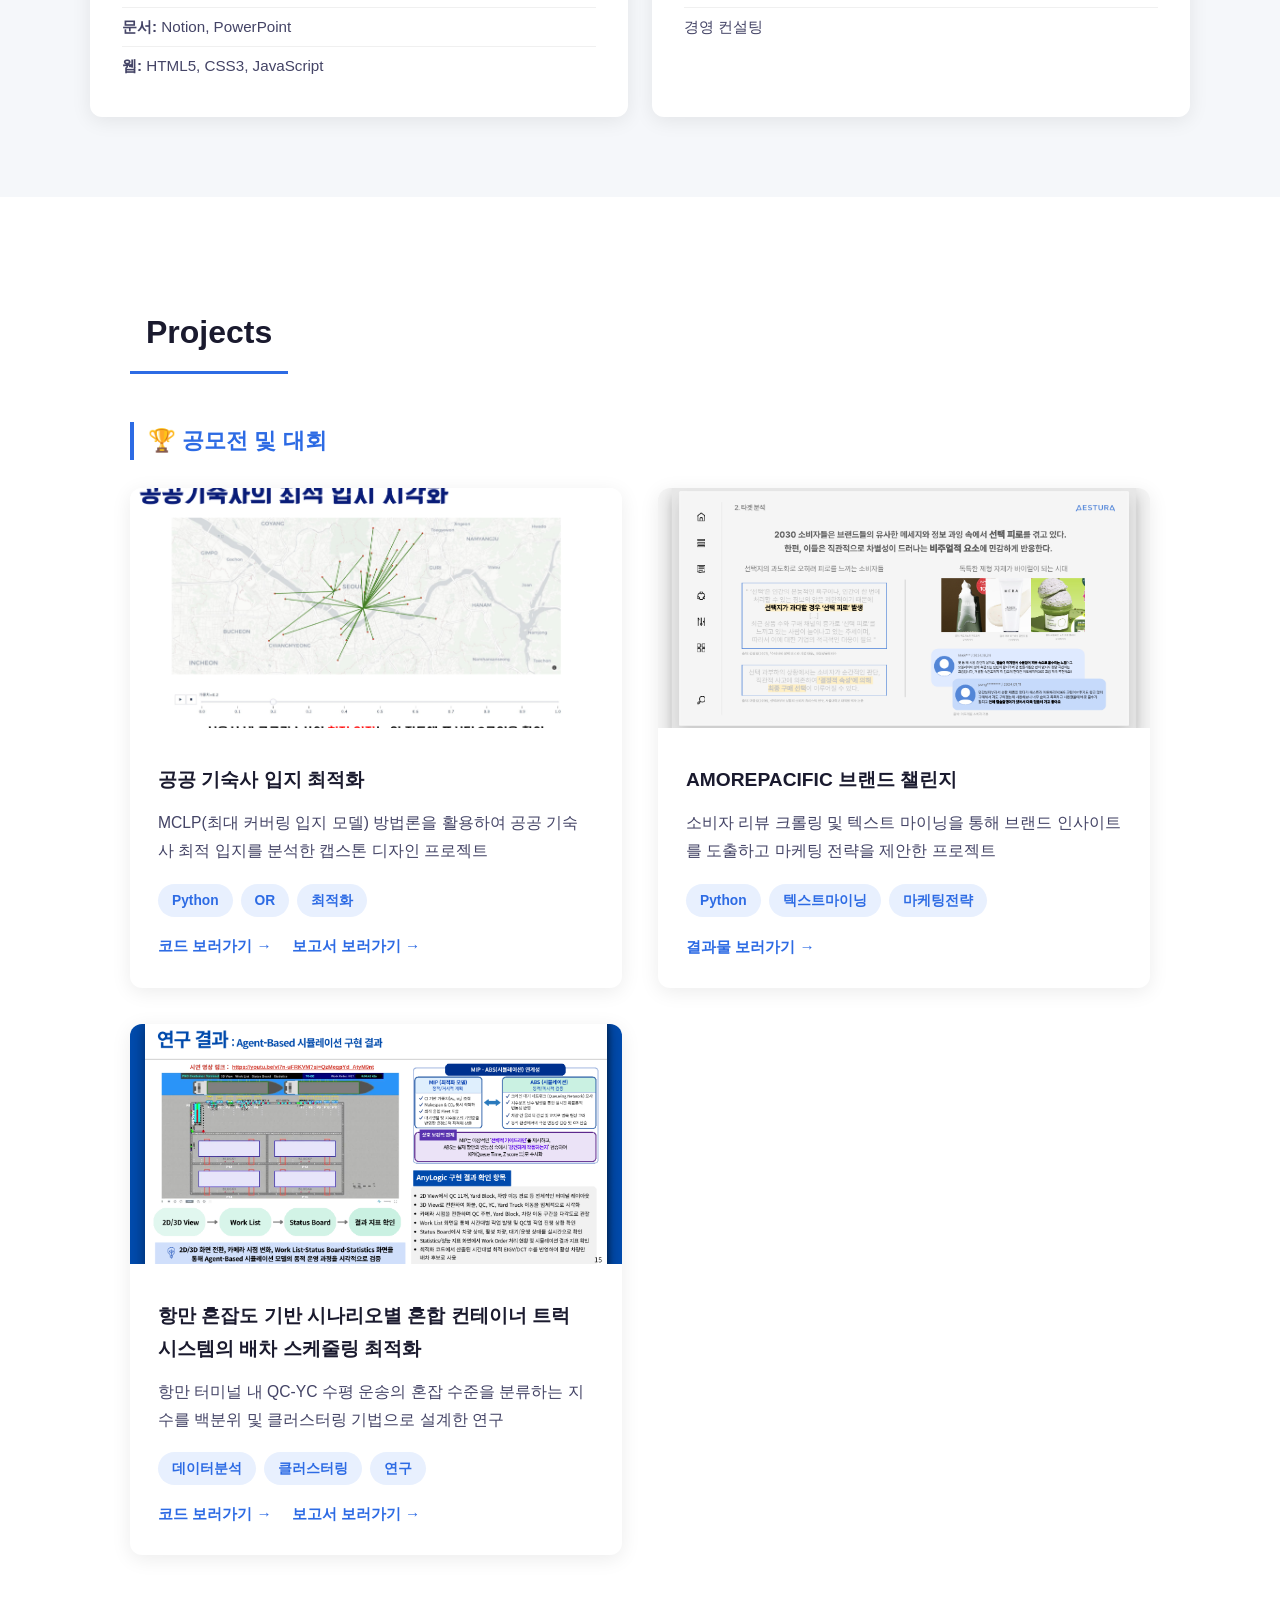
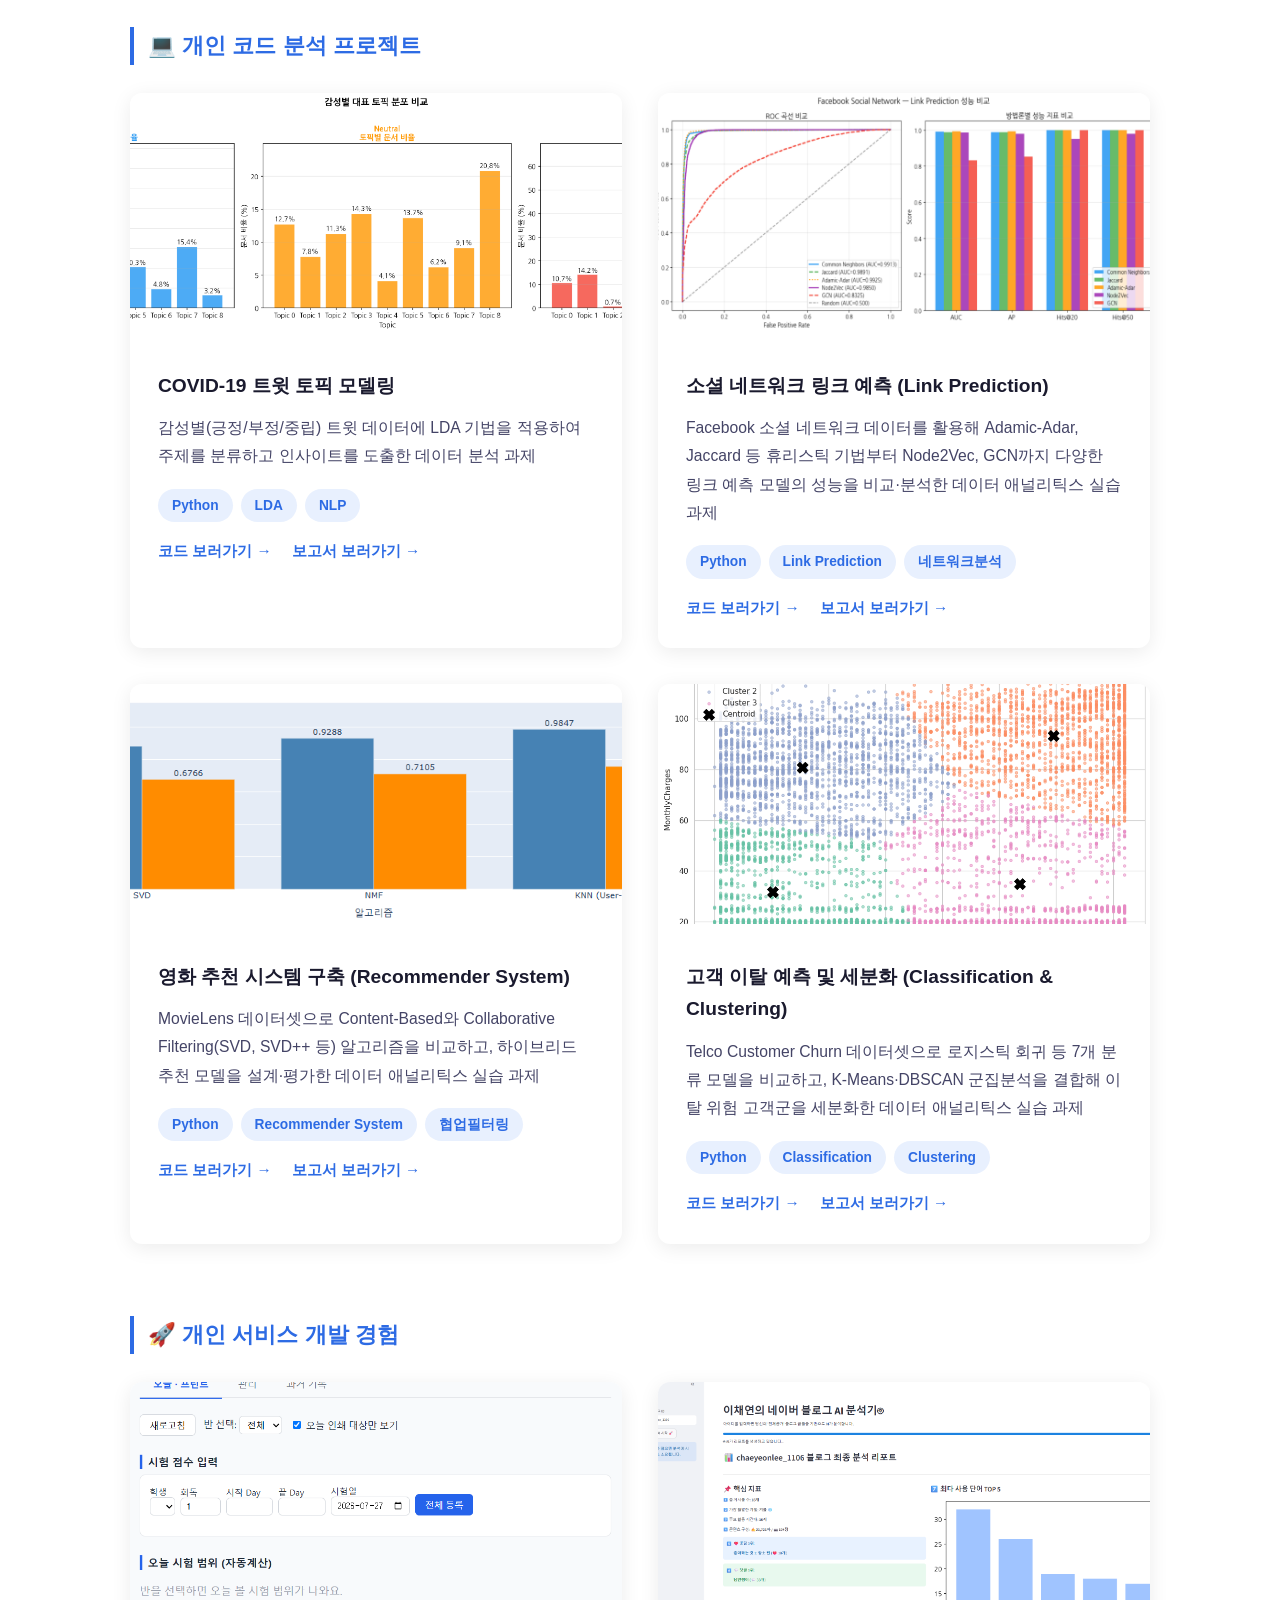
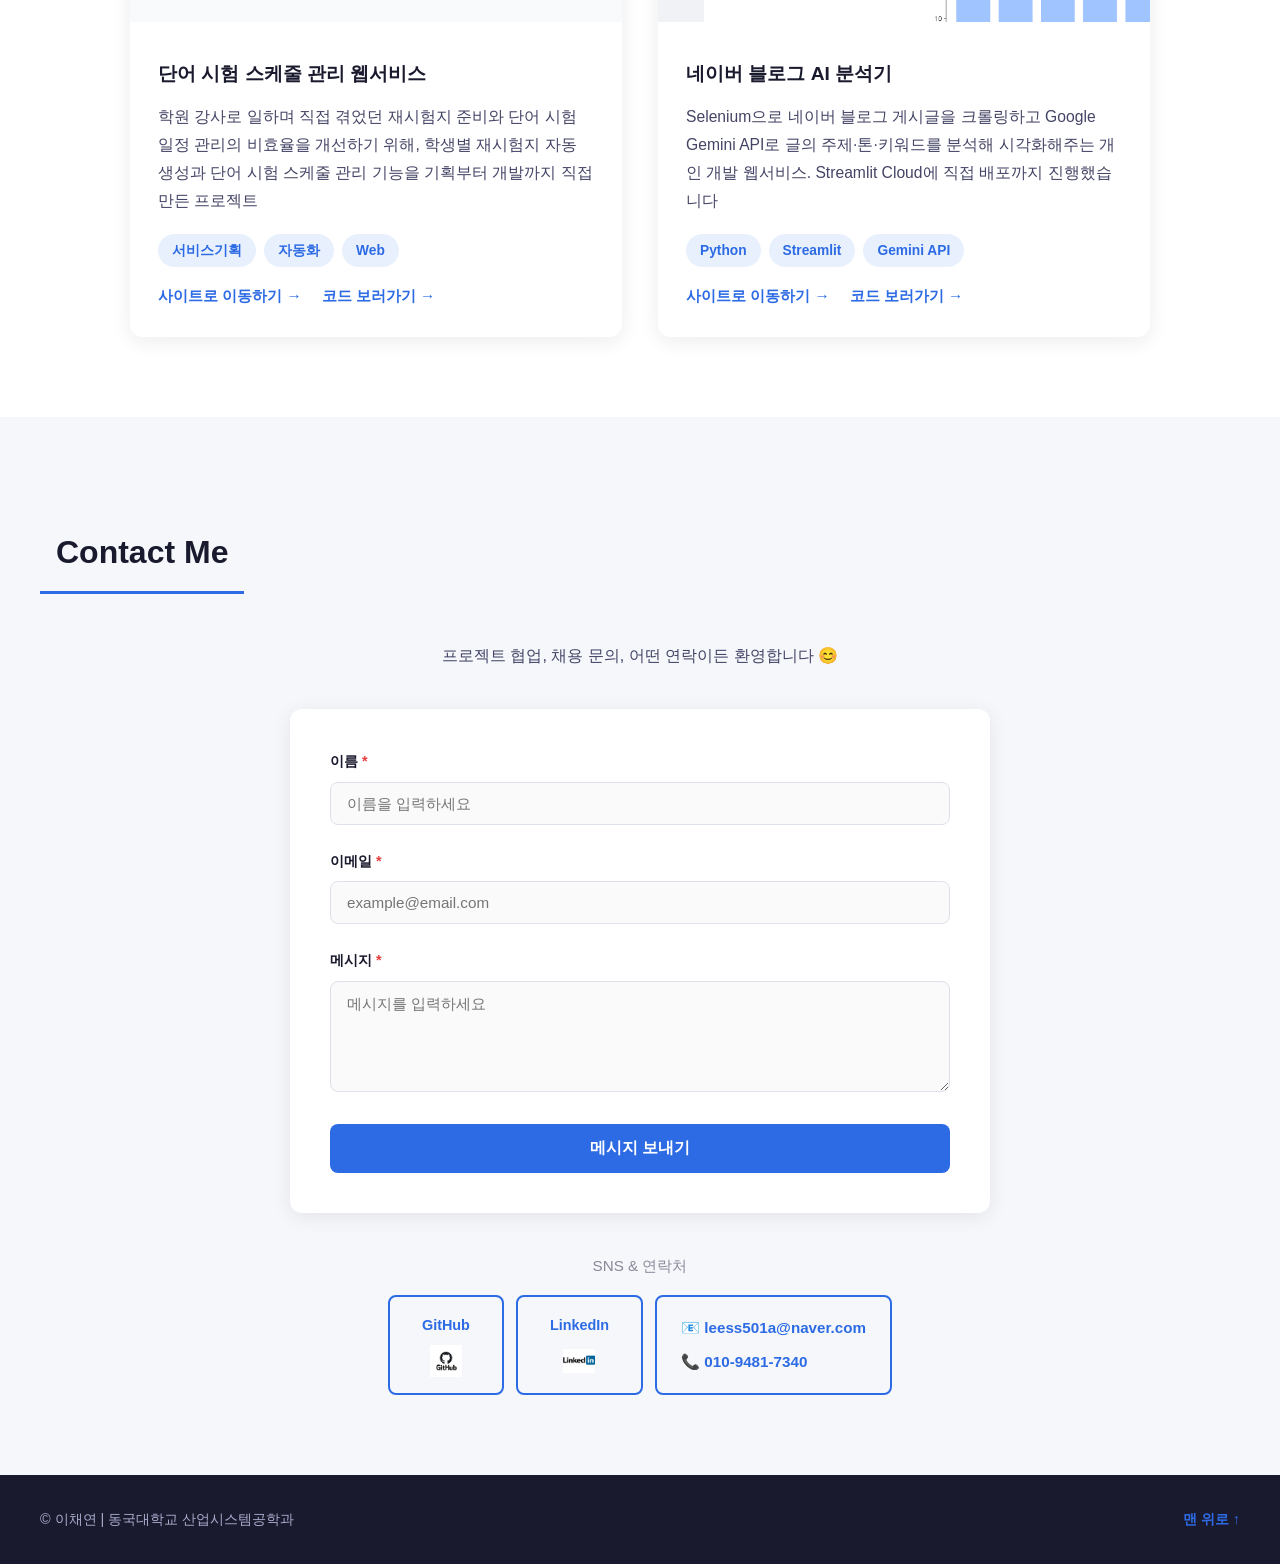
==== commit 303f8f59: "Add files via upload" ====
--- a/index.html
+++ b/index.html
@@ -267,10 +267,9 @@
       <div class="project-card">
         <img src="images/학원시험 스케줄 관리.png" alt="재시험지 자동 생성 및 단어 시험 스케줄 관리 서비스">
         <div class="project-info">
-          <h3>재시험지 자동 생성 & 단어 시험 스케줄 관리 웹서비스</h3>
-          <p>아르바이트 현장에서 직접 겪은 재시험지 준비와 단어 시험 일정 관리의 비효율을 개선하기 위해
-            기획부터 개발까지 직접 진행한 프로젝트. 학생별 재시험지를 자동으로 생성하고
-            단어 시험 스케줄을 한눈에 관리할 수 있는 기능을 제공합니다</p>
+          <h3>단어 시험 스케줄 관리 웹서비스</h3>
+          <p>학원 강사로 일하며 직접 겪었던 재시험지 준비와 단어 시험 일정 관리의 비효율을 개선하기 위해,
+            학생별 재시험지 자동 생성과 단어 시험 스케줄 관리 기능을 기획부터 개발까지 직접 만든 프로젝트</p>
           <div class="project-tags">
             <span class="tag">서비스기획</span>
             <span class="tag">자동화</span>
--- a/style.css
+++ b/style.css
@@ -266,7 +266,7 @@
 
 /* ===== Projects Section ===== */
 .projects-group {
-  margin-bottom: 56px;
+  margin-bottom: 72px;
 }
 
 .projects-group:last-child {
@@ -274,18 +274,18 @@
 }
 
 .projects-subtitle {
-  font-size: 1.2rem;
+  font-size: 1.4rem;
   font-weight: 700;
   color: var(--primary);
-  margin-bottom: 20px;
-  padding-left: 12px;
+  margin-bottom: 28px;
+  padding-left: 14px;
   border-left: 4px solid var(--primary);
 }
 
 .projects-grid {
   display: grid;
   grid-template-columns: repeat(2, 1fr);
-  gap: 28px;
+  gap: 36px;
 }
 
 .project-card {
@@ -303,7 +303,7 @@
 
 .project-card img {
   width: 100%;
-  height: 200px;
+  height: 240px;
   object-fit: cover;
   background-color: var(--bg-gray);
   /* [추가] hover 시 이미지 확대를 위한 transition */
@@ -316,21 +316,21 @@
 }
 
 .project-info {
-  padding: 24px;
+  padding: 28px;
 }
 
 .project-info h3 {
-  font-size: 1.05rem;
+  font-size: 1.2rem;
   font-weight: 700;
-  margin-bottom: 10px;
+  margin-bottom: 12px;
   color: var(--text-dark);
 }
 
 .project-info p {
-  font-size: 0.9rem;
+  font-size: 0.98rem;
   color: var(--text-mid);
-  margin-bottom: 14px;
-  line-height: 1.7;
+  margin-bottom: 18px;
+  line-height: 1.8;
 }
 
 .project-tags {
@@ -343,9 +343,9 @@
 .tag {
   background-color: #e8f0fe;
   color: var(--primary);
-  font-size: 0.8rem;
-  font-weight: 600;
-  padding: 4px 12px;
+  font-size: 0.86rem;
+  font-weight: 600;
+  padding: 5px 14px;
   border-radius: 20px;
 }
 
@@ -357,7 +357,7 @@
 }
 
 .project-link {
-  font-size: 0.9rem;
+  font-size: 0.95rem;
   font-weight: 600;
   color: var(--primary);
   transition: color 0.2s;
